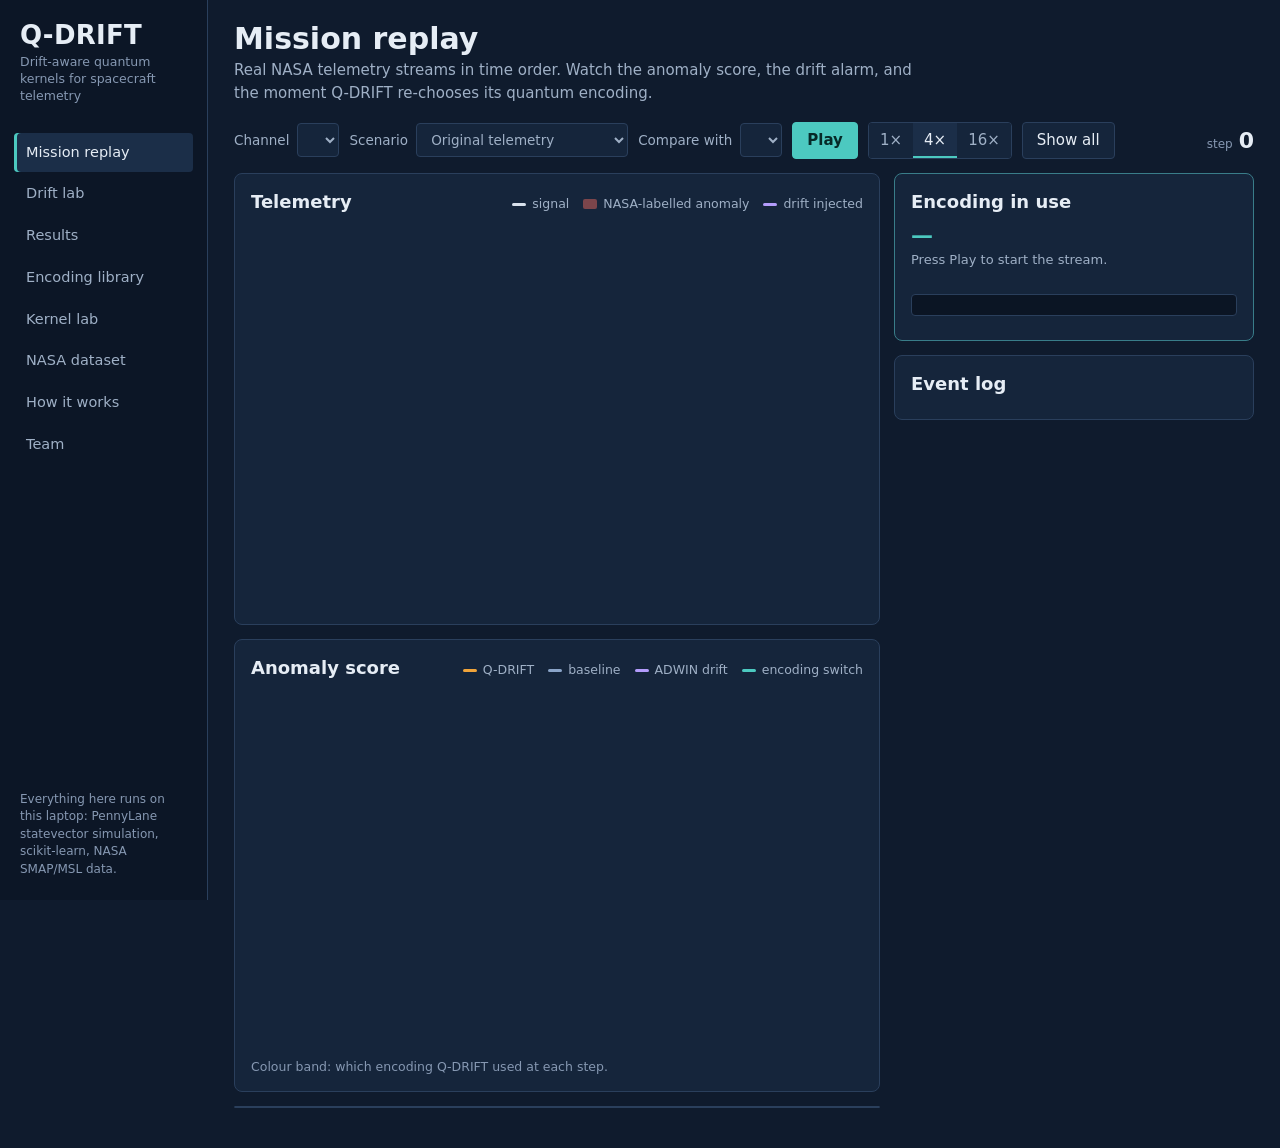
==== 06_Implementation/app/static/index.html @ fa4c4daf "Add Q-DRIFT implementation for the LLJ II review 06_Implementation holds the working system: PennyLa" ====
<!doctype html>
<html lang="en">
<head>
<meta charset="utf-8">
<meta name="viewport" content="width=device-width, initial-scale=1">
<title>Q-DRIFT Console</title>
<link rel="stylesheet" href="styles.css">
</head>
<body>
<div class="shell">
  <nav class="rail" aria-label="Views">
    <div class="brand"><b>Q-DRIFT</b><span>Drift-aware quantum kernels for spacecraft telemetry</span></div>
    <button data-view="mission" aria-current="page">Mission replay</button>
    <button data-view="lab">Drift lab</button>
    <button data-view="results">Results</button>
    <button data-view="encodings">Encoding library</button>
    <button data-view="kernels">Kernel lab</button>
    <button data-view="dataset">NASA dataset</button>
    <button data-view="method">How it works</button>
    <button data-view="team">Team</button>
    <div class="foot">Everything here runs on this laptop: PennyLane statevector simulation, scikit-learn, NASA SMAP/MSL data.</div>
  </nav>

  <main>
    <!-- ================= Mission replay ================= -->
    <section class="view on" id="v-mission" aria-labelledby="h-mission">
      <h1 id="h-mission">Mission replay</h1>
      <p class="lede">Real NASA telemetry streams in time order. Watch the anomaly score, the drift alarm, and the moment Q-DRIFT re-chooses its quantum encoding.</p>
      <div class="bar">
        <label>Channel <select id="m-chan"></select></label>
        <label>Scenario <select id="m-scn">
          <option value="none">Original telemetry</option>
          <option value="abrupt">Injected abrupt drift</option>
          <option value="gradual">Injected gradual drift</option>
          <option value="recurring">Injected recurring modes</option>
        </select></label>
        <label>Compare with <select id="m-cmp"></select></label>
        <button class="btn primary" id="m-play">Play</button>
        <div class="seg" role="group" aria-label="Playback speed">
          <button data-speed="40" aria-pressed="false">1×</button>
          <button data-speed="160" aria-pressed="true">4×</button>
          <button data-speed="640" aria-pressed="false">16×</button>
        </div>
        <button class="btn" id="m-end">Show all</button>
        <div class="clock" aria-live="off"><small>step</small><span id="m-t">0</span></div>
      </div>
      <div class="mission">
        <div class="stack">
          <div class="panel">
            <div class="ph"><h2>Telemetry</h2>
              <div class="key"><span><i style="background:var(--trace)"></i>signal</span><span><i class="box" style="background:var(--label)"></i>NASA-labelled anomaly</span><span><i style="background:var(--drift)"></i>drift injected</span></div></div>
            <canvas class="chart" id="c-tele" height="190"></canvas>
          </div>
          <div class="panel">
            <div class="ph"><h2>Anomaly score</h2>
              <div class="key"><span><i style="background:var(--score)"></i>Q-DRIFT</span><span><i style="background:var(--classic)"></i><span id="k-cmp-name">baseline</span></span><span><i style="background:var(--drift)"></i>ADWIN drift</span><span><i style="background:var(--quantum)"></i>encoding switch</span></div></div>
            <canvas class="chart" id="c-score" height="170"></canvas>
            <canvas class="chart strip" id="c-strip" height="22" aria-label="Active encoding over time"></canvas>
            <div class="small muted" id="strip-note">Colour band: which encoding Q-DRIFT used at each step.</div>
          </div>
          <div class="counters" id="m-counters"></div>
        </div>
        <div class="stack">
          <div class="panel now" aria-live="polite">
            <div class="ph"><h2>Encoding in use</h2><span class="small muted" id="m-sel-note"></span></div>
            <div class="enc" id="m-enc">—</div>
            <div class="why" id="m-why">Press Play to start the stream.</div>
            <pre class="circ" id="m-circ"></pre>
            <ol class="race" id="m-race" aria-label="Encoding candidates ranked by selection score"></ol>
          </div>
          <div class="panel">
            <div class="ph"><h2>Event log</h2></div>
            <ol class="log" id="m-log"></ol>
          </div>
        </div>
      </div>
    </section>

    <!-- ================= Drift lab ================= -->
    <section class="view" id="v-lab" aria-labelledby="h-lab">
      <h1 id="h-lab">Drift lab</h1>
      <p class="lede">Choose a channel, change its operating mode, and run the full engine live. Q-DRIFT, the static quantum model and the classical RBF model all see the same stream.</p>
      <div class="bar">
        <label>Channel <select id="l-chan"></select></label>
        <label>Drift <select id="l-drift">
          <option value="abrupt">Abrupt shift</option><option value="gradual">Gradual ramp</option>
          <option value="recurring">Recurring modes</option><option value="none">No drift</option></select></label>
        <label>Qubits <select id="l-q"><option>4</option><option selected>6</option><option>8</option></select></label>
        <label>Cost weight λ <input type="range" id="l-lam" min="0" max="0.5" step="0.05" value="0.1"><span id="l-lam-v">0.10</span></label>
        <label>Shots <select id="l-shots"><option value="0">exact</option><option>8192</option><option>1024</option><option>128</option></select></label>
        <button class="btn primary" id="l-run">Run live</button>
      </div>
      <div class="panel" id="l-out"><p class="muted" style="margin:0">Results appear here. A run takes a few seconds; the replay then opens in Mission replay.</p></div>
    </section>

    <!-- ================= Results ================= -->
    <section class="view" id="v-results" aria-labelledby="h-results">
      <h1 id="h-results">Results</h1>
      <p class="lede">All 81 NASA channels, streamed in time order. Event-level scoring follows the benchmark's own protocol (Hundman et al., KDD 2018): an anomaly counts as found if any alarm overlaps it, and an alarm that overlaps no anomaly is a false alarm.</p>
      <div id="r-body"><p class="muted">Loading results…</p></div>
    </section>

    <!-- ================= Encodings ================= -->
    <section class="view" id="v-encodings" aria-labelledby="h-enc">
      <h1 id="h-enc">Encoding library</h1>
      <p class="lede">Eighteen ways to load a telemetry window into six qubits: three circuit families, three bandwidths, two depths. Expressibility is the KL divergence from Haar-random states (lower means more expressive); entangling capability is the mean Meyer–Wallach measure.</p>
      <div class="bar"><label>Family <select id="e-fam"><option value="">All</option><option value="angle">Angle</option><option value="zz">ZZ</option><option value="iqp">IQP</option></select></label></div>
      <div class="lib" id="e-lib"></div>
    </section>

    <!-- ================= Kernels ================= -->
    <section class="view" id="v-kernels" aria-labelledby="h-ker">
      <h1 id="h-ker">Kernel lab</h1>
      <p class="lede">A quantum kernel is the overlap between two encoded states. Each heatmap compares 60 normal windows with 60 windows from labelled anomalies; a useful kernel shows a bright normal block and a dim cross block.</p>
      <div class="grid2">
        <div class="panel"><div class="ph"><h2>Kernel matrix</h2><label class="small">Encoding <select id="k-fm"></select></label></div>
          <canvas class="chart" id="c-heat" height="360"></canvas>
          <p class="small muted" id="k-heat-note"></p></div>
        <div class="panel"><div class="ph"><h2>Kernel concentration</h2><label class="small">Family <select id="k-fam"><option value="iqp">IQP</option><option value="zz">ZZ</option><option value="angle">Angle</option></select></label></div>
          <canvas class="chart" id="c-conc" height="360"></canvas>
          <p class="small muted">Variance of off-diagonal kernel values against qubit count (log scale), on real telemetry windows. Too wide a bandwidth (β = 1) collapses exponentially as qubits are added; too narrow (β = 0.1) makes every window look alike. Only the band in between gives the detector something to work with, which is why Q-DRIFT searches bandwidth, not only circuit type.</p></div>
      </div>
    </section>

    <!-- ================= Dataset ================= -->
    <section class="view" id="v-dataset" aria-labelledby="h-data">
      <h1 id="h-data">NASA SMAP and MSL telemetry</h1>
      <p class="lede">Expert-labelled telemetry from the SMAP soil-moisture satellite and the Curiosity rover (Hundman et al., KDD 2018). Each tile is one channel's test stream with its labelled anomalies in red. Select a tile to replay it.</p>
      <div class="bar"><label>Mission <select id="d-sc"><option value="">Both</option><option>SMAP</option><option>MSL</option></select></label><span class="muted small" id="d-count"></span></div>
      <div class="chans" id="d-grid"></div>
    </section>

    <!-- ================= Method ================= -->
    <section class="view" id="v-method" aria-labelledby="h-method">
      <h1 id="h-method">How Q-DRIFT works</h1>
      <p class="lede">One loop runs for every new telemetry window. The quantum model is small and cheap to refit; the expensive part, choosing an encoding, happens only when the data's behaviour actually changes.</p>
      <div class="panel"><canvas class="chart" id="c-flow" height="300" aria-label="Q-DRIFT pipeline diagram"></canvas></div>
      <div class="grid2" style="margin-top:14px" id="method-text"></div>
    </section>

    <!-- ================= Team ================= -->
    <section class="view" id="v-team" aria-labelledby="h-team">
      <h1 id="h-team">Team</h1>
      <p class="lede">LLJ II Team Task Performance Review, Quantum Machine Learning. SRM Institute of Science and Technology. Faculty: Dr. M. L. Sworna Kokila.</p>
      <div class="panel" style="max-width:640px">
        <table class="team"><thead><tr><th>Name</th><th>Register number</th></tr></thead><tbody>
          <tr><td>Venkatanathan O R V</td><td>RA2411026011163</td></tr>
          <tr><td>Mayukh Sarkar</td><td>RA2411026011218</td></tr>
          <tr><td>Aman Salarpuria</td><td>RA2411003012435</td></tr>
        </tbody></table>
      </div>
      <p class="small muted" style="margin-top:14px">Data: NASA JPL SMAP/MSL anomaly benchmark (Hundman et al., 2018). Quantum simulation: PennyLane. Cross-checked against Qiskit.</p>
    </section>
  </main>
</div>
<script src="app.js"></script>
</body>
</html>
---- 06_Implementation/app/static/styles.css ----
@font-face {
  font-family: "Archivo";
  src: url("fonts/archivo.woff2") format("woff2");
  font-weight: 100 900;
  font-stretch: 62% 125%;
  font-display: swap;
}

:root {
  /* night operations room; every hue carries one meaning */
  --ground: #0f1b2d;
  --panel: #15253b;
  --panel-2: #1b2e48;
  --rule: #2a3f5c;
  --ink: #e6edf5;
  --ink-2: #9fb0c6;
  --ink-3: #8698b2;
  --trace: #d8e1ec;      /* telemetry */
  --score: #f0a43a;      /* anomaly score and alarms */
  --label: #d0605a;      /* NASA-labelled anomaly */
  --drift: #b39cfb;      /* ADWIN drift */
  --quantum: #4cc9c0;    /* quantum encoding */
  --classic: #8aa4c8;    /* classical baselines */
  --good: #6fcf8e;
  --focus: #ffd479;
  --r-s: 4px;
  --r-m: 8px;
  font-synthesis: none;
}

* { box-sizing: border-box; }
html, body { height: 100%; }
body {
  margin: 0;
  background: var(--ground);
  color: var(--ink);
  font-family: "Archivo", "Segoe UI", system-ui, sans-serif;
  font-size: 15px;
  line-height: 1.5;
  font-variant-numeric: tabular-nums;
  -webkit-font-smoothing: antialiased;
}
button, select, input { font: inherit; color: inherit; }
:focus-visible { outline: 2px solid var(--focus); outline-offset: 2px; }
a { color: var(--quantum); }
.sr { position: absolute; width: 1px; height: 1px; overflow: hidden; clip: rect(0 0 0 0); }

/* ---------- shell */
.shell { display: grid; grid-template-columns: 208px 1fr; min-height: 100vh; }
.rail {
  position: sticky; top: 0; height: 100vh;
  display: flex; flex-direction: column; gap: 2px;
  padding: 22px 14px; border-right: 1px solid var(--rule); background: #0c1626;
}
.brand { margin: 0 6px 26px; }
.brand b { display: block; font-size: 26px; font-stretch: 72%; font-weight: 800; letter-spacing: .01em; line-height: 1; }
.brand span { display: block; margin-top: 6px; color: var(--ink-3); font-size: 12.5px; line-height: 1.35; }
.rail button {
  text-align: left; padding: 9px 12px; border: 0; border-radius: var(--r-s);
  background: none; color: var(--ink-2); cursor: pointer; font-size: 14.5px;
}
.rail button:hover { color: var(--ink); background: var(--panel); }
.rail button[aria-current="page"] { color: var(--ink); background: var(--panel-2); box-shadow: inset 3px 0 0 var(--quantum); }
.rail .foot { margin-top: auto; padding: 0 6px; color: var(--ink-3); font-size: 12px; line-height: 1.45; }

main { min-width: 0; padding: 22px 26px 40px; }
.view { display: none; }
.view.on { display: block; }
h1 { margin: 0 0 4px; font-size: 30px; font-stretch: 78%; font-weight: 750; line-height: 1.1; }
h2 { margin: 0 0 10px; font-size: 18px; font-stretch: 85%; font-weight: 700; }
h3 { margin: 0 0 6px; font-size: 15px; font-weight: 650; }
.lede { margin: 0 0 18px; max-width: 74ch; color: var(--ink-2); }
.muted { color: var(--ink-3); }
.small { font-size: 12.5px; }

/* ---------- controls */
.bar { display: flex; flex-wrap: wrap; align-items: center; gap: 10px; margin-bottom: 14px; }
.bar label { display: flex; align-items: center; gap: 8px; color: var(--ink-2); font-size: 13.5px; }
select, input[type=number] {
  background: var(--panel); border: 1px solid var(--rule); border-radius: var(--r-s); padding: 6px 10px; min-height: 34px;
}
input[type=range] { accent-color: var(--quantum); }
.btn {
  min-height: 34px; padding: 6px 14px; border-radius: var(--r-s); border: 1px solid var(--rule);
  background: var(--panel); cursor: pointer;
}
.btn:hover { border-color: var(--ink-3); }
.btn.primary { background: var(--quantum); color: #062a28; border-color: var(--quantum); font-weight: 650; }
.btn.primary:disabled { opacity: .5; cursor: progress; }
.seg { display: inline-flex; border: 1px solid var(--rule); border-radius: var(--r-s); overflow: hidden; }
.seg button { border: 0; background: var(--panel); padding: 6px 11px; cursor: pointer; color: var(--ink-2); }
.seg button[aria-pressed="true"] { background: var(--panel-2); color: var(--ink); box-shadow: inset 0 -2px 0 var(--quantum); }
.clock { margin-left: auto; font-size: 22px; font-stretch: 70%; font-weight: 700; color: var(--ink); }
.clock small { font-size: 12px; color: var(--ink-3); font-weight: 500; font-stretch: 100%; margin-right: 6px; }

/* ---------- panels */
.panel { background: var(--panel); border: 1px solid var(--rule); border-radius: var(--r-m); padding: 14px 16px; min-width: 0; }
.panel.flush { padding: 0; overflow: hidden; }
.ph { display: flex; align-items: baseline; justify-content: space-between; gap: 10px; margin-bottom: 8px; }
.ph h2 { margin: 0; }
.key { display: flex; flex-wrap: wrap; gap: 14px; font-size: 12.5px; color: var(--ink-2); }
.key i { display: inline-block; width: 14px; height: 3px; border-radius: 2px; vertical-align: middle; margin-right: 6px; }
.key i.box { height: 10px; opacity: .55; }

.mission { display: grid; grid-template-columns: minmax(0, 1fr) 360px; gap: 14px; align-items: start; }
.stack { display: grid; gap: 14px; min-width: 0; }
canvas.chart { display: block; width: 100%; }
.strip { height: 22px; }

.counters { display: grid; grid-template-columns: repeat(5, 1fr); gap: 1px; background: var(--rule); border-radius: var(--r-m); overflow: hidden; border: 1px solid var(--rule); }
.counters div { background: var(--panel); padding: 10px 14px; }
.counters b { display: block; font-size: 24px; font-stretch: 72%; font-weight: 700; line-height: 1.1; }
.counters span { color: var(--ink-3); font-size: 12.5px; }

/* the moment: encoding race */
.now { border-color: color-mix(in srgb, var(--quantum) 45%, var(--rule)); }
.now .enc { font-size: 22px; font-stretch: 75%; font-weight: 750; color: var(--quantum); line-height: 1.15; }
.now .why { color: var(--ink-2); font-size: 13px; margin: 2px 0 10px; min-height: 2.6em; }
pre.circ {
  margin: 0; padding: 10px; background: #0b1524; border-radius: var(--r-s); border: 1px solid var(--rule);
  font: 11px/1.25 "Cascadia Mono", Consolas, monospace; color: #bfe9e5; overflow-x: auto; max-height: 190px;
}
.race { list-style: none; margin: 10px 0 0; padding: 0; position: relative; }
.race li {
  position: absolute; left: 0; right: 0; height: 17px;
  display: grid; grid-template-columns: 118px 1fr 44px; align-items: center; gap: 8px;
  font-size: 11.5px; color: var(--ink-2); transition: transform .55s cubic-bezier(.2, .8, .2, 1);
}
.race li .b { height: 9px; border-radius: 2px; background: var(--rule); transform-origin: left; transition: width .55s cubic-bezier(.2, .8, .2, 1), background .3s; }
.race li.win { color: var(--ink); font-weight: 650; }
.race li.win .b { background: var(--quantum); }
.race li .v { text-align: right; }
@media (prefers-reduced-motion: reduce) { .race li, .race li .b { transition: none; } }

.log { list-style: none; margin: 0; padding: 0; max-height: 270px; overflow-y: auto; font-size: 13px; }
.log li { padding: 7px 0; border-top: 1px solid var(--rule); display: grid; grid-template-columns: 62px 1fr; gap: 8px; }
.log li:first-child { border-top: 0; }
.log .t { color: var(--ink-3); }
.log .k-drift { color: var(--drift); }
.log .k-alarm { color: var(--score); }
.log .k-switch { color: var(--quantum); }
.log .k-cache { color: var(--good); }

/* ---------- tables */
table { border-collapse: collapse; width: 100%; font-size: 13.5px; }
th, td { padding: 7px 10px; text-align: right; border-bottom: 1px solid var(--rule); white-space: nowrap; }
th:first-child, td:first-child { text-align: left; }
th { color: var(--ink-3); font-weight: 600; font-size: 12.5px; }
tr.ours td { color: var(--ink); font-weight: 650; }
tr.ours td:first-child { box-shadow: inset 3px 0 0 var(--quantum); }
td.best { color: var(--quantum); }
.scroll-x { overflow-x: auto; }

.grid2 { display: grid; grid-template-columns: repeat(2, minmax(0, 1fr)); gap: 14px; }
.grid3 { display: grid; grid-template-columns: repeat(3, minmax(0, 1fr)); gap: 14px; }
.note { border-left: 3px solid var(--drift); padding: 2px 0 2px 12px; color: var(--ink-2); max-width: 80ch; }
.finding { margin: 0 0 6px; }
.finding b { color: var(--ink); }

/* encodings */
.lib { display: grid; grid-template-columns: repeat(auto-fill, minmax(330px, 1fr)); gap: 12px; }
.card h3 { display: flex; justify-content: space-between; gap: 8px; }
.card dl { display: grid; grid-template-columns: repeat(4, auto); gap: 2px 14px; margin: 8px 0 0; font-size: 12.5px; }
.card dt { color: var(--ink-3); }
.card dd { margin: 0; }

/* dataset */
.chans { display: grid; grid-template-columns: repeat(auto-fill, minmax(150px, 1fr)); gap: 8px; }
.chan { text-align: left; padding: 8px 10px; background: var(--panel); border: 1px solid var(--rule); border-radius: var(--r-s); cursor: pointer; }
.chan:hover { border-color: var(--ink-3); }
.chan b { font-size: 14px; }
.chan span { float: right; color: var(--ink-3); font-size: 12px; }
.chan canvas { display: block; width: 100%; height: 34px; margin-top: 4px; }

/* team */
.team td, .team th { text-align: left; }

.busy { position: relative; }
.busy::after { content: "Running the quantum engine on your laptop…"; position: absolute; inset: 0; display: grid; place-items: center; background: rgba(15, 27, 45, .82); color: var(--ink); border-radius: var(--r-m); }

@media (max-width: 1100px) {
  .mission { grid-template-columns: 1fr; }
  .grid3 { grid-template-columns: 1fr; }
}
@media (max-width: 760px) {
  .shell { grid-template-columns: 1fr; }
  .rail { position: static; height: auto; flex-direction: row; flex-wrap: wrap; padding: 12px 16px; }
  .rail .foot, .brand span { display: none; }
  .brand { margin: 0 12px 0 0; }
  main { padding: 16px; }
  .grid2 { grid-template-columns: 1fr; }
  .counters { grid-template-columns: repeat(2, 1fr); }
}
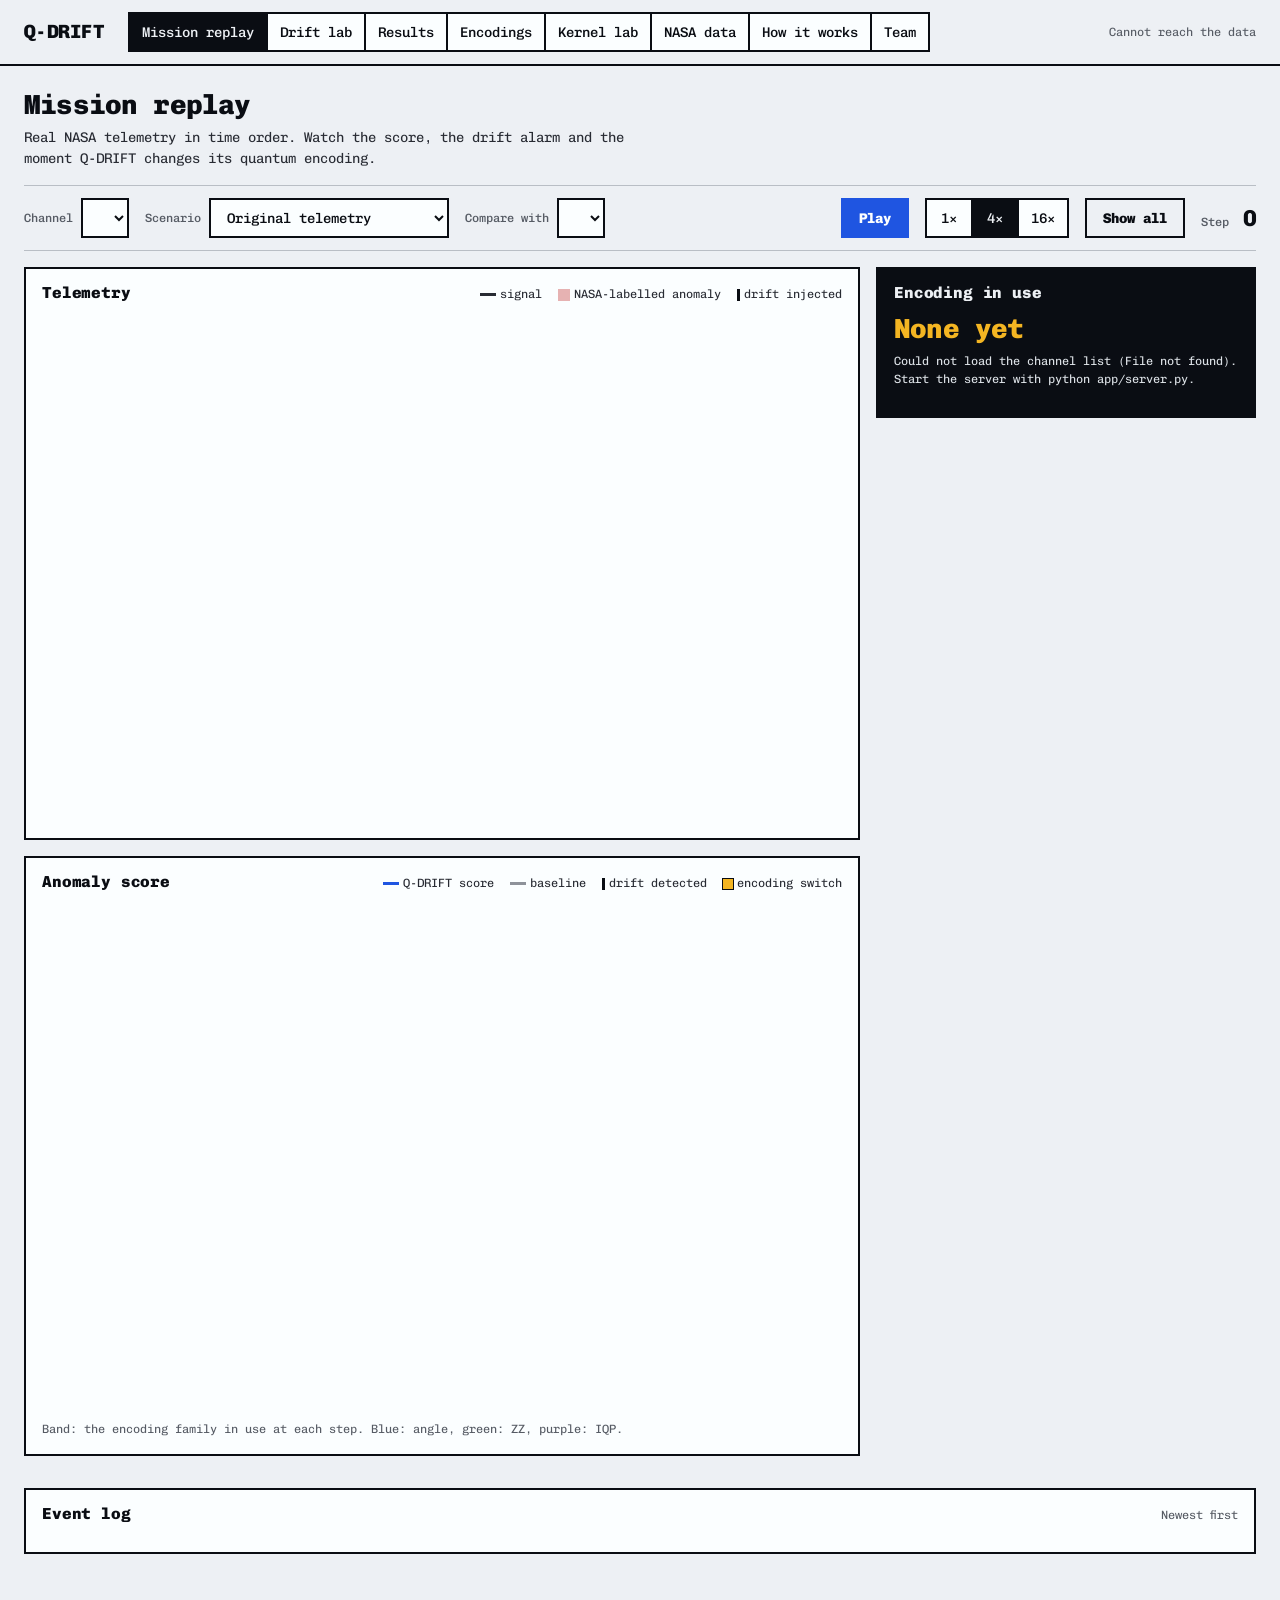
==== commit d9f146cf: "Redesign the Q-DRIFT console and add deployment Console: light Wayfind look for projectors (paper, i" ====
--- a/06_Implementation/app/static/index.html
+++ b/06_Implementation/app/static/index.html
@@ -3,156 +3,183 @@
 <head>
 <meta charset="utf-8">
 <meta name="viewport" content="width=device-width, initial-scale=1">
-<title>Q-DRIFT Console</title>
-<link rel="stylesheet" href="styles.css">
+<title>Q-DRIFT console</title>
+<meta name="description" content="Drift-aware quantum kernel anomaly detection on NASA SMAP and MSL spacecraft telemetry: replays, live runs and results.">
+<link rel="preload" href="fonts/chivo-mono.woff2" as="font" type="font/woff2" crossorigin>
+<link rel="stylesheet" href="styles.css?v=6">
 </head>
 <body>
-<div class="shell">
-  <nav class="rail" aria-label="Views">
-    <div class="brand"><b>Q-DRIFT</b><span>Drift-aware quantum kernels for spacecraft telemetry</span></div>
-    <button data-view="mission" aria-current="page">Mission replay</button>
-    <button data-view="lab">Drift lab</button>
-    <button data-view="results">Results</button>
-    <button data-view="encodings">Encoding library</button>
-    <button data-view="kernels">Kernel lab</button>
-    <button data-view="dataset">NASA dataset</button>
-    <button data-view="method">How it works</button>
-    <button data-view="team">Team</button>
-    <div class="foot">Everything here runs on this laptop: PennyLane statevector simulation, scikit-learn, NASA SMAP/MSL data.</div>
-  </nav>
+<header class="top">
+  <div class="top-in">
+    <a class="wordmark" href="#mission" aria-label="Q-DRIFT console, mission replay">Q-DRIFT</a>
+    <nav class="tabs" aria-label="Views">
+      <button data-view="mission" aria-current="page">Mission replay</button>
+      <button data-view="lab">Drift lab</button>
+      <button data-view="results">Results</button>
+      <button data-view="encodings">Encodings</button>
+      <button data-view="kernels">Kernel lab</button>
+      <button data-view="dataset">NASA data</button>
+      <button data-view="method">How it works</button>
+      <button data-view="team">Team</button>
+    </nav>
+    <p class="engine" id="engine" aria-live="polite">Engine: checking</p>
+  </div>
+</header>
 
-  <main>
-    <!-- ================= Mission replay ================= -->
-    <section class="view on" id="v-mission" aria-labelledby="h-mission">
+<main class="wrap">
+  <!-- ================= Mission replay ================= -->
+  <section class="view on" id="v-mission" aria-labelledby="h-mission">
+    <div class="head">
       <h1 id="h-mission">Mission replay</h1>
-      <p class="lede">Real NASA telemetry streams in time order. Watch the anomaly score, the drift alarm, and the moment Q-DRIFT re-chooses its quantum encoding.</p>
-      <div class="bar">
-        <label>Channel <select id="m-chan"></select></label>
-        <label>Scenario <select id="m-scn">
-          <option value="none">Original telemetry</option>
-          <option value="abrupt">Injected abrupt drift</option>
-          <option value="gradual">Injected gradual drift</option>
-          <option value="recurring">Injected recurring modes</option>
-        </select></label>
-        <label>Compare with <select id="m-cmp"></select></label>
-        <button class="btn primary" id="m-play">Play</button>
-        <div class="seg" role="group" aria-label="Playback speed">
-          <button data-speed="40" aria-pressed="false">1×</button>
-          <button data-speed="160" aria-pressed="true">4×</button>
-          <button data-speed="640" aria-pressed="false">16×</button>
-        </div>
-        <button class="btn" id="m-end">Show all</button>
-        <div class="clock" aria-live="off"><small>step</small><span id="m-t">0</span></div>
+      <p class="lede">Real NASA telemetry in time order. Watch the score, the drift alarm and the moment Q-DRIFT changes its quantum encoding.</p>
+    </div>
+    <div class="bar">
+      <label>Channel <select id="m-chan"></select></label>
+      <label>Scenario <select id="m-scn">
+        <option value="none">Original telemetry</option>
+        <option value="abrupt">Injected abrupt drift</option>
+        <option value="gradual">Injected gradual drift</option>
+        <option value="recurring">Injected recurring modes</option>
+      </select></label>
+      <label>Compare with <select id="m-cmp"></select></label>
+      <span class="bar-gap"></span>
+      <button class="btn primary" id="m-play">Play</button>
+      <div class="seg" role="group" aria-label="Playback speed">
+        <button data-speed="40" aria-pressed="false">1×</button>
+        <button data-speed="160" aria-pressed="true">4×</button>
+        <button data-speed="640" aria-pressed="false">16×</button>
       </div>
-      <div class="mission">
-        <div class="stack">
-          <div class="panel">
-            <div class="ph"><h2>Telemetry</h2>
-              <div class="key"><span><i style="background:var(--trace)"></i>signal</span><span><i class="box" style="background:var(--label)"></i>NASA-labelled anomaly</span><span><i style="background:var(--drift)"></i>drift injected</span></div></div>
-            <canvas class="chart" id="c-tele" height="190"></canvas>
-          </div>
-          <div class="panel">
-            <div class="ph"><h2>Anomaly score</h2>
-              <div class="key"><span><i style="background:var(--score)"></i>Q-DRIFT</span><span><i style="background:var(--classic)"></i><span id="k-cmp-name">baseline</span></span><span><i style="background:var(--drift)"></i>ADWIN drift</span><span><i style="background:var(--quantum)"></i>encoding switch</span></div></div>
-            <canvas class="chart" id="c-score" height="170"></canvas>
-            <canvas class="chart strip" id="c-strip" height="22" aria-label="Active encoding over time"></canvas>
-            <div class="small muted" id="strip-note">Colour band: which encoding Q-DRIFT used at each step.</div>
-          </div>
-          <div class="counters" id="m-counters"></div>
-        </div>
-        <div class="stack">
-          <div class="panel now" aria-live="polite">
-            <div class="ph"><h2>Encoding in use</h2><span class="small muted" id="m-sel-note"></span></div>
-            <div class="enc" id="m-enc">—</div>
-            <div class="why" id="m-why">Press Play to start the stream.</div>
-            <pre class="circ" id="m-circ"></pre>
-            <ol class="race" id="m-race" aria-label="Encoding candidates ranked by selection score"></ol>
-          </div>
-          <div class="panel">
-            <div class="ph"><h2>Event log</h2></div>
-            <ol class="log" id="m-log"></ol>
-          </div>
-        </div>
+      <button class="btn" id="m-end">Show all</button>
+      <p class="clock" aria-live="off"><span class="clock-l">Step</span> <span id="m-t">0</span></p>
+    </div>
+
+    <div class="mission">
+      <div class="stack">
+        <figure class="well">
+          <figcaption class="ph"><h2>Telemetry</h2>
+            <span class="key"><span><i class="k-line k-trace"></i>signal</span><span><i class="k-box k-label"></i>NASA-labelled anomaly</span><span><i class="k-bar k-drift"></i>drift injected</span></span></figcaption>
+          <canvas class="chart" id="c-tele" height="190"></canvas>
+        </figure>
+        <figure class="well">
+          <figcaption class="ph"><h2>Anomaly score</h2>
+            <span class="key"><span><i class="k-line k-score"></i>Q-DRIFT score</span><span><i class="k-line k-classic"></i><span id="k-cmp-name">baseline</span></span><span><i class="k-bar k-drift"></i>drift detected</span><span><i class="k-sq k-switch"></i>encoding switch</span></span></figcaption>
+          <canvas class="chart" id="c-score" height="170"></canvas>
+          <canvas class="chart strip" id="c-strip" height="22" aria-label="Active encoding over time"></canvas>
+          <p class="note-s" id="strip-note">Band: the encoding family in use at each step. Blue: angle, green: ZZ, purple: IQP.</p>
+        </figure>
+        <div class="counters" id="m-counters"></div>
       </div>
+
+      <aside class="plate now" aria-live="polite" aria-labelledby="h-now">
+        <div class="ph"><h2 id="h-now">Encoding in use</h2><span class="plate-note" id="m-sel-note"></span></div>
+        <p class="enc" id="m-enc">None yet</p>
+        <p class="why" id="m-why">Press Play to start the stream.</p>
+        <pre class="circ" id="m-circ"></pre>
+        <ol class="race" id="m-race" aria-label="Encoding candidates ranked by selection score"></ol>
+      </aside>
+    </div>
+
+    <section class="well log-well" aria-labelledby="h-log">
+      <div class="ph"><h2 id="h-log">Event log</h2><span class="note-s">Newest first</span></div>
+      <ol class="log" id="m-log"></ol>
     </section>
+  </section>
 
-    <!-- ================= Drift lab ================= -->
-    <section class="view" id="v-lab" aria-labelledby="h-lab">
+  <!-- ================= Drift lab ================= -->
+  <section class="view" id="v-lab" aria-labelledby="h-lab">
+    <div class="head">
       <h1 id="h-lab">Drift lab</h1>
-      <p class="lede">Choose a channel, change its operating mode, and run the full engine live. Q-DRIFT, the static quantum model and the classical RBF model all see the same stream.</p>
-      <div class="bar">
-        <label>Channel <select id="l-chan"></select></label>
-        <label>Drift <select id="l-drift">
-          <option value="abrupt">Abrupt shift</option><option value="gradual">Gradual ramp</option>
-          <option value="recurring">Recurring modes</option><option value="none">No drift</option></select></label>
-        <label>Qubits <select id="l-q"><option>4</option><option selected>6</option><option>8</option></select></label>
-        <label>Cost weight λ <input type="range" id="l-lam" min="0" max="0.5" step="0.05" value="0.1"><span id="l-lam-v">0.10</span></label>
-        <label>Shots <select id="l-shots"><option value="0">exact</option><option>8192</option><option>1024</option><option>128</option></select></label>
-        <button class="btn primary" id="l-run">Run live</button>
+      <p class="lede">Change a channel’s operating mode and run the whole engine live. Q-DRIFT, the static quantum model and the classical baselines see the same stream.</p>
+    </div>
+    <div class="bar">
+      <label>Channel <select id="l-chan"></select></label>
+      <label>Drift <select id="l-drift">
+        <option value="abrupt">Abrupt shift</option><option value="gradual">Gradual ramp</option>
+        <option value="recurring">Recurring modes</option><option value="none">No drift</option></select></label>
+      <label>Qubits <select id="l-q"><option>4</option><option selected>6</option><option>8</option></select></label>
+      <label>Cost weight λ <input type="range" id="l-lam" min="0" max="0.5" step="0.05" value="0.1"><output id="l-lam-v" for="l-lam">0.10</output></label>
+      <label>Shots <select id="l-shots"><option value="0">exact</option><option>8192</option><option>1024</option><option>128</option></select></label>
+      <span class="bar-gap"></span>
+      <button class="btn primary" id="l-run">Run live</button>
+    </div>
+    <div class="well" id="l-out">
+      <div class="empty">
+        <h2>No run yet</h2>
+        <p>Pick a channel and a drift, then press Run live. The table compares every method on that stream, and the run opens in Mission replay. Short channels such as M-1 or T-12 finish fastest.</p>
       </div>
-      <div class="panel" id="l-out"><p class="muted" style="margin:0">Results appear here. A run takes a few seconds; the replay then opens in Mission replay.</p></div>
-    </section>
+    </div>
+  </section>
 
-    <!-- ================= Results ================= -->
-    <section class="view" id="v-results" aria-labelledby="h-results">
+  <!-- ================= Results ================= -->
+  <section class="view" id="v-results" aria-labelledby="h-results">
+    <div class="head">
       <h1 id="h-results">Results</h1>
-      <p class="lede">All 81 NASA channels, streamed in time order. Event-level scoring follows the benchmark's own protocol (Hundman et al., KDD 2018): an anomaly counts as found if any alarm overlaps it, and an alarm that overlaps no anomaly is a false alarm.</p>
-      <div id="r-body"><p class="muted">Loading results…</p></div>
-    </section>
+      <p class="lede">All 81 NASA channels in time order, scored as in the benchmark’s own protocol (Hundman et al., KDD 2018): an anomaly is found if any alarm overlaps it; an alarm overlapping none is false.</p>
+    </div>
+    <div id="r-body"><p class="note-s">Loading results…</p></div>
+  </section>
 
-    <!-- ================= Encodings ================= -->
-    <section class="view" id="v-encodings" aria-labelledby="h-enc">
+  <!-- ================= Encodings ================= -->
+  <section class="view" id="v-encodings" aria-labelledby="h-enc">
+    <div class="head">
       <h1 id="h-enc">Encoding library</h1>
-      <p class="lede">Eighteen ways to load a telemetry window into six qubits: three circuit families, three bandwidths, two depths. Expressibility is the KL divergence from Haar-random states (lower means more expressive); entangling capability is the mean Meyer–Wallach measure.</p>
-      <div class="bar"><label>Family <select id="e-fam"><option value="">All</option><option value="angle">Angle</option><option value="zz">ZZ</option><option value="iqp">IQP</option></select></label></div>
-      <div class="lib" id="e-lib"></div>
-    </section>
+      <p class="lede">Eighteen ways to load a window into six qubits: three circuit families, three bandwidths, two depths. Expressibility is the KL divergence from Haar-random states (lower is more expressive); entangling is the mean Meyer-Wallach measure.</p>
+    </div>
+    <div class="bar"><label>Family <select id="e-fam"><option value="">All</option><option value="angle">Angle</option><option value="zz">ZZ</option><option value="iqp">IQP</option></select></label></div>
+    <div class="lib" id="e-lib"></div>
+  </section>
 
-    <!-- ================= Kernels ================= -->
-    <section class="view" id="v-kernels" aria-labelledby="h-ker">
+  <!-- ================= Kernels ================= -->
+  <section class="view" id="v-kernels" aria-labelledby="h-ker">
+    <div class="head">
       <h1 id="h-ker">Kernel lab</h1>
-      <p class="lede">A quantum kernel is the overlap between two encoded states. Each heatmap compares 60 normal windows with 60 windows from labelled anomalies; a useful kernel shows a bright normal block and a dim cross block.</p>
-      <div class="grid2">
-        <div class="panel"><div class="ph"><h2>Kernel matrix</h2><label class="small">Encoding <select id="k-fm"></select></label></div>
-          <canvas class="chart" id="c-heat" height="360"></canvas>
-          <p class="small muted" id="k-heat-note"></p></div>
-        <div class="panel"><div class="ph"><h2>Kernel concentration</h2><label class="small">Family <select id="k-fam"><option value="iqp">IQP</option><option value="zz">ZZ</option><option value="angle">Angle</option></select></label></div>
-          <canvas class="chart" id="c-conc" height="360"></canvas>
-          <p class="small muted">Variance of off-diagonal kernel values against qubit count (log scale), on real telemetry windows. Too wide a bandwidth (β = 1) collapses exponentially as qubits are added; too narrow (β = 0.1) makes every window look alike. Only the band in between gives the detector something to work with, which is why Q-DRIFT searches bandwidth, not only circuit type.</p></div>
-      </div>
-    </section>
+      <p class="lede">A quantum kernel is the overlap of two encoded states. Each matrix compares 60 normal windows with 60 anomalous ones: a useful kernel has a dark normal block and a pale cross block.</p>
+    </div>
+    <div class="grid2">
+      <figure class="well"><figcaption class="ph"><h2>Kernel matrix</h2><label class="ctl">Encoding <select id="k-fm"></select></label></figcaption>
+        <canvas class="chart" id="c-heat" height="360"></canvas>
+        <p class="note-s" id="k-heat-note"></p></figure>
+      <figure class="well"><figcaption class="ph"><h2>Kernel concentration</h2><label class="ctl">Family <select id="k-fam"><option value="iqp">IQP</option><option value="zz">ZZ</option><option value="angle">Angle</option></select></label></figcaption>
+        <canvas class="chart" id="c-conc" height="360"></canvas>
+        <p class="note-s">Spread of kernel values against qubit count (log scale), on real telemetry. Too wide a bandwidth (β = 1) collapses as qubits are added; too narrow (β = 0.1) makes every window alike. Q-DRIFT searches bandwidth for this reason.</p></figure>
+    </div>
+  </section>
 
-    <!-- ================= Dataset ================= -->
-    <section class="view" id="v-dataset" aria-labelledby="h-data">
+  <!-- ================= Dataset ================= -->
+  <section class="view" id="v-dataset" aria-labelledby="h-data">
+    <div class="head">
       <h1 id="h-data">NASA SMAP and MSL telemetry</h1>
-      <p class="lede">Expert-labelled telemetry from the SMAP soil-moisture satellite and the Curiosity rover (Hundman et al., KDD 2018). Each tile is one channel's test stream with its labelled anomalies in red. Select a tile to replay it.</p>
-      <div class="bar"><label>Mission <select id="d-sc"><option value="">Both</option><option>SMAP</option><option>MSL</option></select></label><span class="muted small" id="d-count"></span></div>
-      <div class="chans" id="d-grid"></div>
-    </section>
+      <p class="lede">Expert-labelled telemetry from the SMAP soil-moisture satellite and the Curiosity rover (Hundman et al., KDD 2018). Each tile is one channel’s test stream, labelled anomalies in red. Select a tile to replay it.</p>
+    </div>
+    <div class="bar"><label>Mission <select id="d-sc"><option value="">Both</option><option>SMAP</option><option>MSL</option></select></label><span class="note-s" id="d-count"></span></div>
+    <div class="chans" id="d-grid"></div>
+  </section>
 
-    <!-- ================= Method ================= -->
-    <section class="view" id="v-method" aria-labelledby="h-method">
+  <!-- ================= Method ================= -->
+  <section class="view" id="v-method" aria-labelledby="h-method">
+    <div class="head">
       <h1 id="h-method">How Q-DRIFT works</h1>
-      <p class="lede">One loop runs for every new telemetry window. The quantum model is small and cheap to refit; the expensive part, choosing an encoding, happens only when the data's behaviour actually changes.</p>
-      <div class="panel"><canvas class="chart" id="c-flow" height="300" aria-label="Q-DRIFT pipeline diagram"></canvas></div>
-      <div class="grid2" style="margin-top:14px" id="method-text"></div>
-    </section>
+      <p class="lede">One loop runs for every telemetry window. The quantum model is small and cheap to refit; choosing an encoding, the expensive part, happens only when the data’s behaviour changes.</p>
+    </div>
+    <figure class="well"><canvas class="chart" id="c-flow" height="300" aria-label="Q-DRIFT pipeline: window, PCA, quantum kernel, one-class SVM, alarm; then drift check, validate, mode cache and re-choose encoding feeding back into the kernel"></canvas></figure>
+    <div class="grid2 method" id="method-text"></div>
+  </section>
 
-    <!-- ================= Team ================= -->
-    <section class="view" id="v-team" aria-labelledby="h-team">
+  <!-- ================= Team ================= -->
+  <section class="view" id="v-team" aria-labelledby="h-team">
+    <div class="head">
       <h1 id="h-team">Team</h1>
-      <p class="lede">LLJ II Team Task Performance Review, Quantum Machine Learning. SRM Institute of Science and Technology. Faculty: Dr. M. L. Sworna Kokila.</p>
-      <div class="panel" style="max-width:640px">
-        <table class="team"><thead><tr><th>Name</th><th>Register number</th></tr></thead><tbody>
-          <tr><td>Venkatanathan O R V</td><td>RA2411026011163</td></tr>
-          <tr><td>Mayukh Sarkar</td><td>RA2411026011218</td></tr>
-          <tr><td>Aman Salarpuria</td><td>RA2411003012435</td></tr>
-        </tbody></table>
-      </div>
-      <p class="small muted" style="margin-top:14px">Data: NASA JPL SMAP/MSL anomaly benchmark (Hundman et al., 2018). Quantum simulation: PennyLane. Cross-checked against Qiskit.</p>
-    </section>
-  </main>
-</div>
-<script src="app.js"></script>
+      <p class="lede">LLJ II Team Task Performance Review, Quantum Machine Learning, SRM Institute of Science and Technology. Faculty: Dr. M. L. Sworna Kokila.</p>
+    </div>
+    <table class="team"><thead><tr><th>Name</th><th>Register number</th></tr></thead><tbody>
+      <tr><td>Venkatanathan O R V</td><td>RA2411026011163</td></tr>
+      <tr><td>Mayukh Sarkar</td><td>RA2411026011218</td></tr>
+      <tr><td>Aman Salarpuria</td><td>RA2411003012435</td></tr>
+    </tbody></table>
+    <p class="note-s credits">Data: NASA JPL SMAP/MSL anomaly benchmark (Hundman et al., 2018). Quantum simulation: PennyLane, cross-checked against Qiskit. Everything runs on a laptop CPU.</p>
+  </section>
+</main>
+<noscript><p class="wrap">This console needs JavaScript to draw the telemetry and run the engine.</p></noscript>
+<script src="app.js?v=6"></script>
 </body>
 </html>
--- a/06_Implementation/app/static/styles.css
+++ b/06_Implementation/app/static/styles.css
@@ -1,193 +1,241 @@
+/* Hallmark · shape: app screen · genre: modern-minimal · theme: Wayfind (deal 2/3, seed live-console-replays-nasa-597a·51fc433a·2026-11-18·r0) · redesign: full
+ * nav: top bar, wordmark and eight square tabs joined edge to edge, engine status at the right · signature: the encoding-in-use plate, an ink departure board whose rows race when Q-DRIFT re-chooses · states: idle, playing, loading, empty, busy, error, static (engine offline) · wayfind: platform
+ * axes: light/mono/cool · posture: committed · contrast: pass · v2.0.0 */
+/* Hallmark · pre-emit critique: P4 H3 E4 S4 R4 V4 · weakest: H, an app screen has no hero; the mission plate carries the first screen instead */
+/* Hallmark · waive 64 · the Wayfind theme file names mono as its material · Chivo Mono sets the whole console, labels included */
+@import url("./tokens.css?v=6");
+@import url("./base.css?v=6");
+
 @font-face {
-  font-family: "Archivo";
-  src: url("fonts/archivo.woff2") format("woff2");
+  font-family: "Chivo Mono";
+  src: url("fonts/chivo-mono.woff2") format("woff2");
   font-weight: 100 900;
-  font-stretch: 62% 125%;
   font-display: swap;
 }
 
 :root {
-  /* night operations room; every hue carries one meaning */
-  --ground: #0f1b2d;
-  --panel: #15253b;
-  --panel-2: #1b2e48;
-  --rule: #2a3f5c;
-  --ink: #e6edf5;
-  --ink-2: #9fb0c6;
-  --ink-3: #8698b2;
-  --trace: #d8e1ec;      /* telemetry */
-  --score: #f0a43a;      /* anomaly score and alarms */
-  --label: #d0605a;      /* NASA-labelled anomaly */
-  --drift: #b39cfb;      /* ADWIN drift */
-  --quantum: #4cc9c0;    /* quantum encoding */
-  --classic: #8aa4c8;    /* classical baselines */
-  --good: #6fcf8e;
-  --focus: #ffd479;
-  --r-s: 4px;
-  --r-m: 8px;
-  font-synthesis: none;
-}
-
-* { box-sizing: border-box; }
-html, body { height: 100%; }
-body {
-  margin: 0;
-  background: var(--ground);
-  color: var(--ink);
-  font-family: "Archivo", "Segoe UI", system-ui, sans-serif;
-  font-size: 15px;
-  line-height: 1.5;
-  font-variant-numeric: tabular-nums;
-  -webkit-font-smoothing: antialiased;
-}
-button, select, input { font: inherit; color: inherit; }
-:focus-visible { outline: 2px solid var(--focus); outline-offset: 2px; }
-a { color: var(--quantum); }
-.sr { position: absolute; width: 1px; height: 1px; overflow: hidden; clip: rect(0 0 0 0); }
-
-/* ---------- shell */
-.shell { display: grid; grid-template-columns: 208px 1fr; min-height: 100vh; }
-.rail {
-  position: sticky; top: 0; height: 100vh;
-  display: flex; flex-direction: column; gap: 2px;
-  padding: 22px 14px; border-right: 1px solid var(--rule); background: #0c1626;
-}
-.brand { margin: 0 6px 26px; }
-.brand b { display: block; font-size: 26px; font-stretch: 72%; font-weight: 800; letter-spacing: .01em; line-height: 1; }
-.brand span { display: block; margin-top: 6px; color: var(--ink-3); font-size: 12.5px; line-height: 1.35; }
-.rail button {
-  text-align: left; padding: 9px 12px; border: 0; border-radius: var(--r-s);
-  background: none; color: var(--ink-2); cursor: pointer; font-size: 14.5px;
-}
-.rail button:hover { color: var(--ink); background: var(--panel); }
-.rail button[aria-current="page"] { color: var(--ink); background: var(--panel-2); box-shadow: inset 3px 0 0 var(--quantum); }
-.rail .foot { margin-top: auto; padding: 0 6px; color: var(--ink-3); font-size: 12px; line-height: 1.45; }
-
-main { min-width: 0; padding: 22px 26px 40px; }
+  /* the console's own roles, each one meaning */
+  --font-code: "Cascadia Mono", Consolas, ui-monospace, monospace;   /* box-drawing glyphs for circuit diagrams */
+  --c-trace: var(--color-ink-2);          /* telemetry */
+  --c-score: var(--color-accent);         /* Q-DRIFT score: what is live */
+  --c-classic: oklch(66% 0.012 260);      /* comparison method */
+  --c-label: var(--color-error);          /* NASA-labelled anomaly */
+  --c-drift: var(--color-ink);            /* drift marker */
+  --c-switch: var(--color-accent-2);      /* encoding switch, amber square */
+  --c-fam-angle: oklch(55% 0.14 245);
+  --c-fam-zz: oklch(56% 0.12 160);
+  --c-fam-iqp: oklch(52% 0.16 330);
+  --c-heat-lo: var(--color-paper-3);
+  --c-heat-hi: var(--color-ink);
+  --c-busy: oklch(95.5% 0.006 250 / 0.88);
+  --control-h: 40px;
+}
+
+body { font-size: var(--text-sm); line-height: 1.5; font-variant-numeric: tabular-nums; }
+h1 { font-size: var(--text-2xl); max-width: none; }
+h2 { font-size: var(--text-md); letter-spacing: -0.01em; }
+h3 { font-size: var(--text-sm); letter-spacing: -0.01em; }
+code { font-family: var(--font-body); background: var(--color-paper-2); padding: 0 var(--space-2xs); }
+.wrap { width: 100%; max-width: var(--container); margin-inline: auto; padding: var(--space-lg) var(--space-lg) var(--space-2xl); }
+
+/* ---------- top bar */
+.top { position: sticky; top: 0; z-index: var(--z-sticky-nav); background: var(--color-paper); border-bottom: var(--rule-bar) solid var(--color-ink); }
+.top-in { max-width: var(--container); margin-inline: auto; padding: var(--space-sm) var(--space-lg); display: flex; align-items: center; gap: var(--space-lg); }
+.wordmark { font-weight: 800; font-size: var(--text-lg); letter-spacing: -0.03em; text-decoration: none; color: var(--color-ink); white-space: nowrap; }
+.wordmark:hover { color: var(--color-accent); }
+.tabs { display: flex; min-width: 0; overflow-x: auto; scrollbar-width: none; }
+.tabs button {
+  min-height: var(--control-h); padding: 0 var(--space-sm); margin-left: calc(-1 * var(--rule-bar));
+  border: var(--rule-bar) solid var(--color-ink); background: var(--color-paper-3); color: var(--color-ink);
+  font-weight: 500; font-size: var(--text-sm); white-space: nowrap; cursor: pointer;
+  transition: background-color var(--dur-micro) steps(1), color var(--dur-micro) steps(1);
+}
+.tabs button:first-child { margin-left: 0; }
+.tabs button:hover { background: var(--color-paper-2); }
+.tabs button:active { background: var(--color-rule); }
+.tabs button:focus-visible { position: relative; z-index: 1; outline-offset: -5px; outline-color: var(--color-accent); }
+.tabs button[aria-current="page"] { background: var(--color-ink); color: var(--color-paper); }
+.engine { margin-left: auto; color: var(--color-muted); white-space: nowrap; font-size: var(--text-xs); }
+.engine b { color: var(--color-ink); font-weight: 500; }
+.engine .live { display: inline-block; width: 8px; height: 8px; margin-right: var(--space-2xs); background: var(--color-accent); vertical-align: 1px; }
+
+/* ---------- views */
 .view { display: none; }
 .view.on { display: block; }
-h1 { margin: 0 0 4px; font-size: 30px; font-stretch: 78%; font-weight: 750; line-height: 1.1; }
-h2 { margin: 0 0 10px; font-size: 18px; font-stretch: 85%; font-weight: 700; }
-h3 { margin: 0 0 6px; font-size: 15px; font-weight: 650; }
-.lede { margin: 0 0 18px; max-width: 74ch; color: var(--ink-2); }
-.muted { color: var(--ink-3); }
-.small { font-size: 12.5px; }
+.head { display: grid; gap: var(--space-xs); margin-bottom: var(--space-md); }
+.lede { max-width: 75ch; color: var(--color-ink-2); }
+.note-s { color: var(--color-muted); font-size: var(--text-xs); line-height: 1.5; max-width: 110ch; }
+figure { margin: 0; }
 
 /* ---------- controls */
-.bar { display: flex; flex-wrap: wrap; align-items: center; gap: 10px; margin-bottom: 14px; }
-.bar label { display: flex; align-items: center; gap: 8px; color: var(--ink-2); font-size: 13.5px; }
+.bar { display: flex; flex-wrap: wrap; align-items: center; gap: var(--space-sm) var(--space-md); margin-bottom: var(--space-md); padding: var(--space-sm) 0; border-block: var(--rule-hair) solid var(--color-rule); }
+.bar label, .ctl { display: inline-flex; align-items: center; gap: var(--space-xs); color: var(--color-muted); font-weight: 500; font-size: var(--text-xs); }
+.bar-gap { flex: 1; }
 select, input[type=number] {
-  background: var(--panel); border: 1px solid var(--rule); border-radius: var(--r-s); padding: 6px 10px; min-height: 34px;
-}
-input[type=range] { accent-color: var(--quantum); }
+  min-height: var(--control-h); padding: 0 var(--space-sm); border: var(--rule-bar) solid var(--color-ink); border-radius: 0;
+  background: var(--color-paper-3); color: var(--color-ink); font-size: var(--text-sm); cursor: pointer;
+}
+select:hover { background: var(--color-paper-2); }
+select:disabled { cursor: not-allowed; color: var(--color-muted); border-color: var(--color-rule); }
+input[type=range] { accent-color: var(--color-ink); width: 120px; }
+output { min-width: 4ch; color: var(--color-ink); }
 .btn {
-  min-height: 34px; padding: 6px 14px; border-radius: var(--r-s); border: 1px solid var(--rule);
-  background: var(--panel); cursor: pointer;
-}
-.btn:hover { border-color: var(--ink-3); }
-.btn.primary { background: var(--quantum); color: #062a28; border-color: var(--quantum); font-weight: 650; }
-.btn.primary:disabled { opacity: .5; cursor: progress; }
-.seg { display: inline-flex; border: 1px solid var(--rule); border-radius: var(--r-s); overflow: hidden; }
-.seg button { border: 0; background: var(--panel); padding: 6px 11px; cursor: pointer; color: var(--ink-2); }
-.seg button[aria-pressed="true"] { background: var(--panel-2); color: var(--ink); box-shadow: inset 0 -2px 0 var(--quantum); }
-.clock { margin-left: auto; font-size: 22px; font-stretch: 70%; font-weight: 700; color: var(--ink); }
-.clock small { font-size: 12px; color: var(--ink-3); font-weight: 500; font-stretch: 100%; margin-right: 6px; }
-
-/* ---------- panels */
-.panel { background: var(--panel); border: 1px solid var(--rule); border-radius: var(--r-m); padding: 14px 16px; min-width: 0; }
-.panel.flush { padding: 0; overflow: hidden; }
-.ph { display: flex; align-items: baseline; justify-content: space-between; gap: 10px; margin-bottom: 8px; }
-.ph h2 { margin: 0; }
-.key { display: flex; flex-wrap: wrap; gap: 14px; font-size: 12.5px; color: var(--ink-2); }
-.key i { display: inline-block; width: 14px; height: 3px; border-radius: 2px; vertical-align: middle; margin-right: 6px; }
-.key i.box { height: 10px; opacity: .55; }
-
-.mission { display: grid; grid-template-columns: minmax(0, 1fr) 360px; gap: 14px; align-items: start; }
-.stack { display: grid; gap: 14px; min-width: 0; }
+  min-height: var(--control-h); padding: 0 var(--space-md); border: var(--rule-bar) solid var(--color-ink); border-radius: 0;
+  background: transparent; color: var(--color-ink); font-weight: 800; font-size: var(--text-sm); cursor: pointer;
+  transition: background-color var(--dur-micro) steps(1), color var(--dur-micro) steps(1);
+}
+.btn:hover { background: var(--color-paper-2); }
+.btn:active { background: var(--color-rule); }
+.btn.primary { background: var(--color-accent); border-color: var(--color-accent); color: var(--color-accent-ink); }
+.btn.primary:hover { background: var(--color-ink); border-color: var(--color-ink); }
+.btn.primary:active { background: var(--color-ink-2); }
+.btn:disabled, .btn.primary:disabled { background: var(--color-paper-2); border-color: var(--color-rule); color: var(--color-muted); cursor: not-allowed; }
+.seg { display: inline-flex; }
+.seg button {
+  min-height: var(--control-h); min-width: 48px; padding: 0 var(--space-sm); margin-left: calc(-1 * var(--rule-bar));
+  border: var(--rule-bar) solid var(--color-ink); background: var(--color-paper-3); color: var(--color-ink); font-weight: 500; cursor: pointer;
+  transition: background-color var(--dur-micro) steps(1);
+}
+.seg button:first-child { margin-left: 0; }
+.seg button:hover { background: var(--color-paper-2); }
+.seg button:active { background: var(--color-rule); }
+.seg button:focus-visible { position: relative; z-index: 1; outline-offset: -5px; }
+.seg button[aria-pressed="true"] { background: var(--color-ink); color: var(--color-paper); }
+.clock { margin: 0; font-weight: 800; font-size: var(--text-xl); letter-spacing: -0.03em; white-space: nowrap; }
+.clock-l { font-weight: 500; font-size: var(--text-xs); color: var(--color-muted); letter-spacing: 0; }
+
+/* ---------- surfaces */
+.well { border: var(--rule-bar) solid var(--color-ink); background: var(--color-paper-3); padding: var(--space-md); min-width: 0; }
+.well h2, .plate h2 { max-width: none; }
+.ph { display: flex; flex-wrap: wrap; align-items: baseline; justify-content: space-between; gap: var(--space-xs) var(--space-md); margin-bottom: var(--space-sm); }
+.plate { border: var(--rule-bar) solid var(--color-ink); background: var(--color-ink); color: var(--color-paper); padding: var(--space-md); min-width: 0; }
+.plate-note { color: var(--color-rule); font-size: var(--text-xs); }
+
+.key { display: flex; flex-wrap: wrap; gap: var(--space-2xs) var(--space-md); font-size: var(--text-xs); color: var(--color-ink-2); }
+.key i { display: inline-block; vertical-align: middle; margin-right: var(--space-2xs); }
+.k-line { width: 16px; height: 3px; }
+.k-box { width: 12px; height: 12px; opacity: 0.35; }
+.k-bar { width: 3px; height: 12px; }
+.k-sq { width: 10px; height: 10px; outline: 1px solid var(--color-ink); }
+.key .k-trace { background: var(--c-trace); } .key .k-score { background: var(--c-score); } .key .k-classic { background: var(--c-classic); }
+.key .k-label { background: var(--c-label); } .key .k-drift { background: var(--c-drift); } .key .k-switch { background: var(--c-switch); }
+
+/* ---------- mission */
+.mission { display: grid; grid-template-columns: minmax(0, 1fr) minmax(0, 380px); gap: var(--space-md); align-items: start; }
+.stack { display: grid; gap: var(--space-md); min-width: 0; }
 canvas.chart { display: block; width: 100%; }
-.strip { height: 22px; }
-
-.counters { display: grid; grid-template-columns: repeat(5, 1fr); gap: 1px; background: var(--rule); border-radius: var(--r-m); overflow: hidden; border: 1px solid var(--rule); }
-.counters div { background: var(--panel); padding: 10px 14px; }
-.counters b { display: block; font-size: 24px; font-stretch: 72%; font-weight: 700; line-height: 1.1; }
-.counters span { color: var(--ink-3); font-size: 12.5px; }
-
-/* the moment: encoding race */
-.now { border-color: color-mix(in srgb, var(--quantum) 45%, var(--rule)); }
-.now .enc { font-size: 22px; font-stretch: 75%; font-weight: 750; color: var(--quantum); line-height: 1.15; }
-.now .why { color: var(--ink-2); font-size: 13px; margin: 2px 0 10px; min-height: 2.6em; }
+.strip { margin-top: var(--space-2xs); }
+
+.counters { display: grid; grid-template-columns: repeat(5, minmax(0, 1fr)); }
+.counters div { border: var(--rule-bar) solid var(--color-ink); margin-left: calc(-1 * var(--rule-bar)); padding: var(--space-sm) var(--space-md); background: var(--color-paper-3); min-width: 0; }
+.counters div:first-child { margin-left: 0; }
+.counters b { display: block; font-weight: 800; font-size: var(--text-2xl); letter-spacing: -0.03em; line-height: 1.1; }
+.counters span { display: block; margin-top: var(--space-2xs); color: var(--color-muted); font-size: var(--text-xs); line-height: 1.4; }
+.counters .ours b { color: var(--color-accent); }
+
+/* the signature: the encoding in use, as a departure board */
+.now h2 { color: var(--color-paper); }
+.now .enc { margin: var(--space-xs) 0 0; font-weight: 800; font-size: var(--text-2xl); letter-spacing: -0.03em; line-height: 1.1; color: var(--color-accent-2); }
+.now .why { margin: var(--space-xs) 0 var(--space-sm); min-height: 3em; color: var(--color-paper-2); font-size: var(--text-xs); }
 pre.circ {
-  margin: 0; padding: 10px; background: #0b1524; border-radius: var(--r-s); border: 1px solid var(--rule);
-  font: 11px/1.25 "Cascadia Mono", Consolas, monospace; color: #bfe9e5; overflow-x: auto; max-height: 190px;
-}
-.race { list-style: none; margin: 10px 0 0; padding: 0; position: relative; }
+  margin: 0; padding: var(--space-xs); border: var(--rule-hair) solid var(--color-ink-rule); background: var(--color-ink);
+  font: 11px/1.25 var(--font-code); color: var(--color-paper-2); overflow-x: auto; max-height: 190px;
+}
+pre.circ:empty { display: none; }
+.race { list-style: none; margin: var(--space-sm) 0 0; padding: 0; position: relative; }
 .race li {
-  position: absolute; left: 0; right: 0; height: 17px;
-  display: grid; grid-template-columns: 118px 1fr 44px; align-items: center; gap: 8px;
-  font-size: 11.5px; color: var(--ink-2); transition: transform .55s cubic-bezier(.2, .8, .2, 1);
-}
-.race li .b { height: 9px; border-radius: 2px; background: var(--rule); transform-origin: left; transition: width .55s cubic-bezier(.2, .8, .2, 1), background .3s; }
-.race li.win { color: var(--ink); font-weight: 650; }
-.race li.win .b { background: var(--quantum); }
+  position: absolute; left: 0; right: 0; height: 20px;
+  display: grid; grid-template-columns: 9.5rem minmax(0, 1fr) 3rem; align-items: center; gap: var(--space-xs);
+  border-bottom: var(--rule-hair) solid var(--color-ink-rule);
+  font-size: var(--text-xs); color: var(--color-rule); transition: transform 0.55s var(--ease-out);
+}
+.race li .b { height: 8px; background: var(--color-ink-rule); transform-origin: left; transform: scaleX(0); transition: transform 0.55s var(--ease-out); }
+.race li.win { color: var(--color-ink); background: var(--color-accent-2); font-weight: 800; }
+.race li.win .b { background: var(--color-ink); }
 .race li .v { text-align: right; }
+
+/* event log as a board: time, then what happened */
+.log-well { margin-top: var(--space-md); }
+.log { list-style: none; margin: 0; padding: 0; max-height: 300px; overflow-y: auto; columns: 2 28rem; column-gap: var(--space-xl); }
+.log li { break-inside: avoid; padding: var(--space-xs) 0; border-bottom: var(--rule-hair) solid var(--color-rule); display: grid; grid-template-columns: 5.5rem minmax(0, 1fr); gap: var(--space-xs); }
+.log .t { color: var(--color-muted); }
+.log .tag { display: inline-block; min-width: 4.5rem; margin-right: var(--space-xs); font-weight: 800; }
+.log .k-alarm .tag { color: var(--color-accent); }
+.log .k-drift .tag { color: var(--color-ink); }
+.log .k-switch .tag { color: var(--c-fam-iqp); }
+.log .k-cache .tag { color: var(--color-success); }
+
+/* ---------- tables */
+.scroll-x { overflow-x: auto; }
+table { border-collapse: collapse; width: 100%; font-size: var(--text-xs); }
+th, td { padding: var(--space-xs) var(--space-sm); text-align: right; white-space: nowrap; }
+th:first-child, td:first-child { text-align: left; }
+th { font-weight: 500; color: var(--color-muted); border-bottom: var(--rule-bar) solid var(--color-ink); vertical-align: bottom; white-space: normal; min-width: 7ch; }
+td { border-bottom: var(--rule-hair) solid var(--color-rule); }
+tr.ours td { font-weight: 800; background: var(--color-paper-2); }
+td.best { color: var(--color-accent); font-weight: 800; }
+td.ref { color: var(--color-muted); }
+td.ref-note { color: var(--color-muted); text-align: left; white-space: normal; min-width: 24ch; }
+.r-stack { display: grid; gap: var(--space-md); }
+.grid2 { display: grid; grid-template-columns: repeat(2, minmax(0, 1fr)); gap: var(--space-md); }
+
+/* ---------- encodings */
+.lib { display: grid; grid-template-columns: repeat(auto-fill, minmax(min(100%, 330px), 1fr)); gap: var(--space-md); }
+.card-h { display: flex; justify-content: space-between; align-items: baseline; gap: var(--space-xs); margin-bottom: var(--space-xs); }
+.card-h h3 { max-width: none; }
+.card-h p { color: var(--color-muted); font-size: var(--text-xs); }
+.card pre.circ { background: var(--color-ink); color: var(--color-paper-2); }
+.card dl { display: grid; grid-template-columns: auto auto; gap: var(--space-3xs) var(--space-md); margin: var(--space-sm) 0 0; font-size: var(--text-xs); }
+.card dt { color: var(--color-muted); }
+.card dd { margin: 0; text-align: right; }
+
+/* ---------- dataset */
+.chans { display: grid; grid-template-columns: repeat(auto-fill, minmax(min(100%, 156px), 1fr)); }
+.chan {
+  text-align: left; padding: var(--space-xs) var(--space-sm); margin: 0 0 calc(-1 * var(--rule-bar)) calc(-1 * var(--rule-bar));
+  background: var(--color-paper-3); border: var(--rule-bar) solid var(--color-ink); border-radius: 0; color: var(--color-ink); cursor: pointer;
+  transition: background-color var(--dur-micro) steps(1);
+}
+.chan:hover { background: var(--color-paper-2); }
+.chan:active { background: var(--color-rule); }
+.chan:focus-visible { position: relative; z-index: 1; outline-offset: -5px; }
+.chan b { font-weight: 800; }
+.chan span { float: right; color: var(--color-muted); font-size: var(--text-xs); }
+.chan canvas { display: block; width: 100%; height: 34px; margin-top: var(--space-2xs); }
+
+/* ---------- method */
+.method { margin-top: var(--space-md); }
+.method .well h3 { margin-bottom: var(--space-xs); }
+.method .well p { color: var(--color-ink-2); }
+
+/* ---------- team */
+.team { max-width: 40rem; font-size: var(--text-sm); }
+.team td, .team th { text-align: left; }
+.credits { margin-top: var(--space-md); }
+
+/* ---------- states */
+.empty { display: grid; gap: var(--space-xs); padding: var(--space-lg) 0; max-width: 70ch; }
+.empty p { color: var(--color-ink-2); }
+.error { color: var(--color-error); font-weight: 500; }
+.busy { position: relative; min-height: 160px; }
+.busy::after {
+  content: "Running the quantum engine. This takes a few seconds to a minute."; position: absolute; inset: 0;
+  display: grid; place-items: center; padding: var(--space-lg); text-align: center;
+  background: var(--c-busy); color: var(--color-ink); font-weight: 800;
+}
+
 @media (prefers-reduced-motion: reduce) { .race li, .race li .b { transition: none; } }
 
-.log { list-style: none; margin: 0; padding: 0; max-height: 270px; overflow-y: auto; font-size: 13px; }
-.log li { padding: 7px 0; border-top: 1px solid var(--rule); display: grid; grid-template-columns: 62px 1fr; gap: 8px; }
-.log li:first-child { border-top: 0; }
-.log .t { color: var(--ink-3); }
-.log .k-drift { color: var(--drift); }
-.log .k-alarm { color: var(--score); }
-.log .k-switch { color: var(--quantum); }
-.log .k-cache { color: var(--good); }
-
-/* ---------- tables */
-table { border-collapse: collapse; width: 100%; font-size: 13.5px; }
-th, td { padding: 7px 10px; text-align: right; border-bottom: 1px solid var(--rule); white-space: nowrap; }
-th:first-child, td:first-child { text-align: left; }
-th { color: var(--ink-3); font-weight: 600; font-size: 12.5px; }
-tr.ours td { color: var(--ink); font-weight: 650; }
-tr.ours td:first-child { box-shadow: inset 3px 0 0 var(--quantum); }
-td.best { color: var(--quantum); }
-.scroll-x { overflow-x: auto; }
-
-.grid2 { display: grid; grid-template-columns: repeat(2, minmax(0, 1fr)); gap: 14px; }
-.grid3 { display: grid; grid-template-columns: repeat(3, minmax(0, 1fr)); gap: 14px; }
-.note { border-left: 3px solid var(--drift); padding: 2px 0 2px 12px; color: var(--ink-2); max-width: 80ch; }
-.finding { margin: 0 0 6px; }
-.finding b { color: var(--ink); }
-
-/* encodings */
-.lib { display: grid; grid-template-columns: repeat(auto-fill, minmax(330px, 1fr)); gap: 12px; }
-.card h3 { display: flex; justify-content: space-between; gap: 8px; }
-.card dl { display: grid; grid-template-columns: repeat(4, auto); gap: 2px 14px; margin: 8px 0 0; font-size: 12.5px; }
-.card dt { color: var(--ink-3); }
-.card dd { margin: 0; }
-
-/* dataset */
-.chans { display: grid; grid-template-columns: repeat(auto-fill, minmax(150px, 1fr)); gap: 8px; }
-.chan { text-align: left; padding: 8px 10px; background: var(--panel); border: 1px solid var(--rule); border-radius: var(--r-s); cursor: pointer; }
-.chan:hover { border-color: var(--ink-3); }
-.chan b { font-size: 14px; }
-.chan span { float: right; color: var(--ink-3); font-size: 12px; }
-.chan canvas { display: block; width: 100%; height: 34px; margin-top: 4px; }
-
-/* team */
-.team td, .team th { text-align: left; }
-
-.busy { position: relative; }
-.busy::after { content: "Running the quantum engine on your laptop…"; position: absolute; inset: 0; display: grid; place-items: center; background: rgba(15, 27, 45, .82); color: var(--ink); border-radius: var(--r-m); }
-
-@media (max-width: 1100px) {
-  .mission { grid-template-columns: 1fr; }
-  .grid3 { grid-template-columns: 1fr; }
-}
-@media (max-width: 760px) {
-  .shell { grid-template-columns: 1fr; }
-  .rail { position: static; height: auto; flex-direction: row; flex-wrap: wrap; padding: 12px 16px; }
-  .rail .foot, .brand span { display: none; }
-  .brand { margin: 0 12px 0 0; }
-  main { padding: 16px; }
-  .grid2 { grid-template-columns: 1fr; }
-  .counters { grid-template-columns: repeat(2, 1fr); }
-}
+@media (max-width: 75rem) {
+  .mission { grid-template-columns: minmax(0, 1fr); }
+  .counters { grid-template-columns: repeat(3, minmax(0, 1fr)); }
+}
+@media (max-width: 60rem) {
+  .top-in { flex-wrap: wrap; gap: var(--space-xs) var(--space-md); padding-inline: var(--space-md); }
+  .tabs { order: 3; width: 100%; }
+  .wrap { padding: var(--space-md) var(--space-md) var(--space-xl); }
+  .grid2 { grid-template-columns: minmax(0, 1fr); }
+  .counters { grid-template-columns: repeat(2, minmax(0, 1fr)); }
+  .bar-gap { display: none; }
+  .log { columns: auto; }
+}
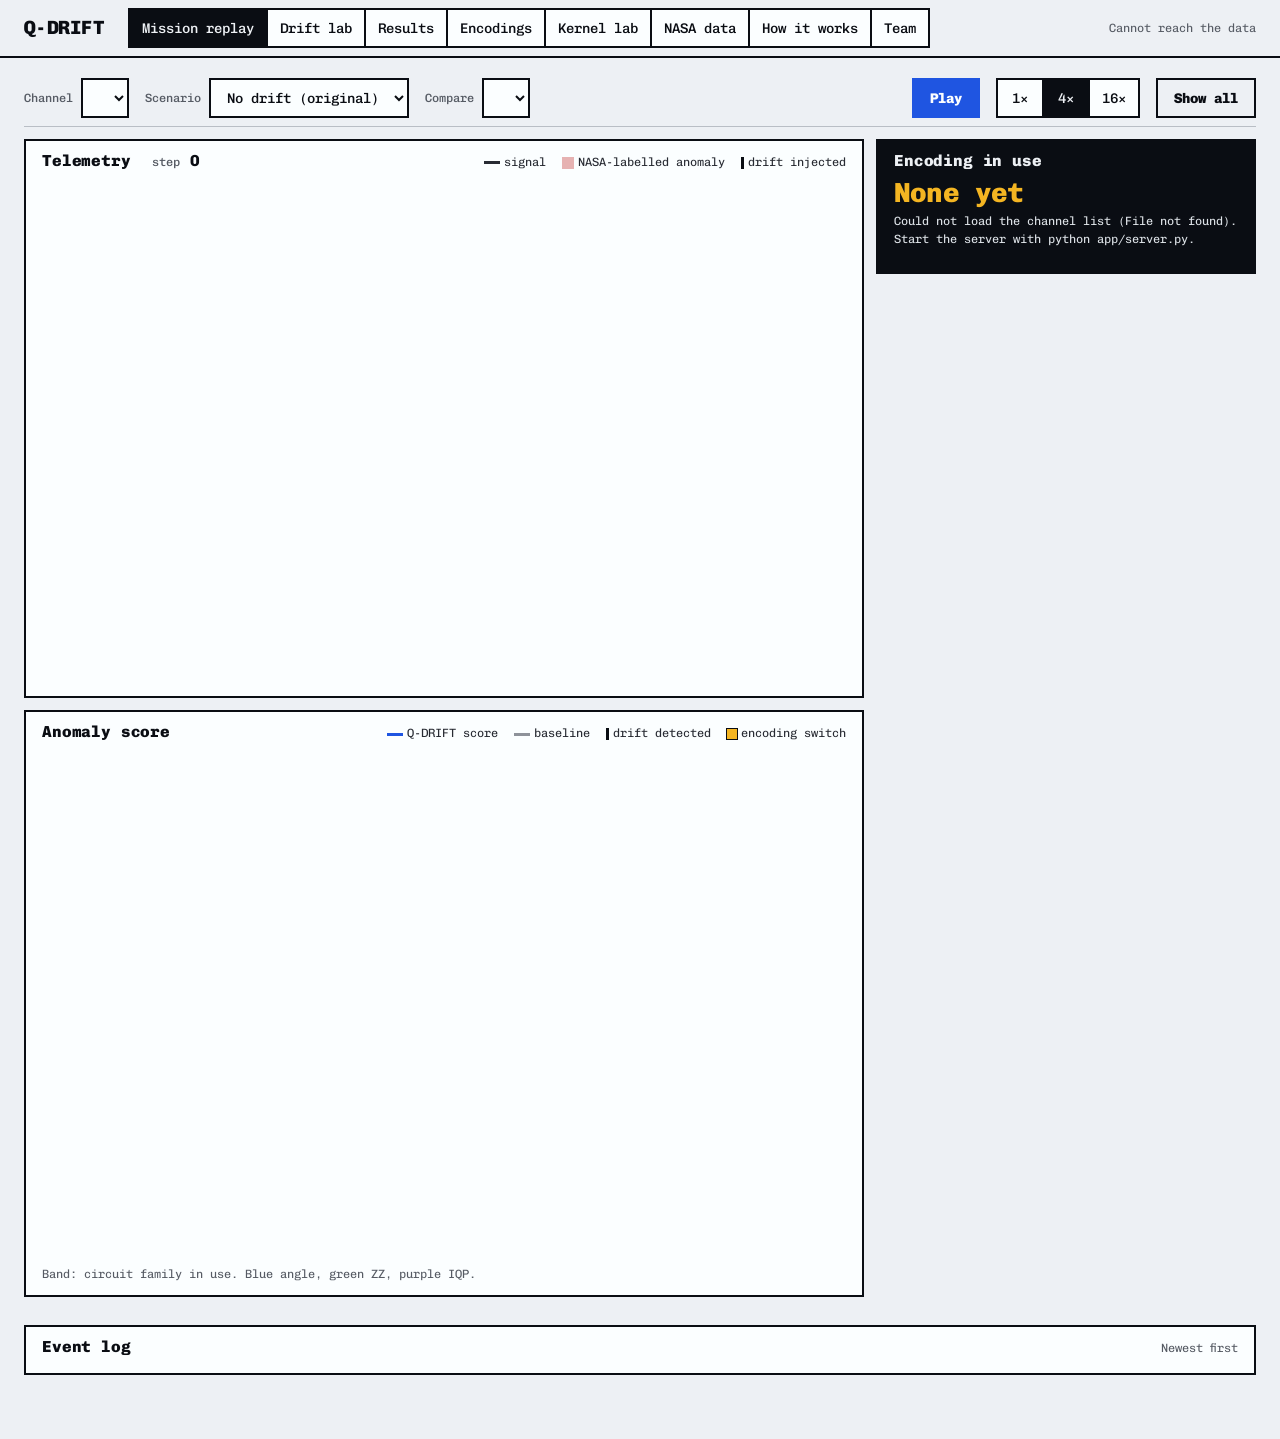
==== commit c7e6fc78: "Console: fit the mission replay on one projector screen Charts size themselves from the window heigh" ====
--- a/06_Implementation/app/static/index.html
+++ b/06_Implementation/app/static/index.html
@@ -6,7 +6,7 @@
 <title>Q-DRIFT console</title>
 <meta name="description" content="Drift-aware quantum kernel anomaly detection on NASA SMAP and MSL spacecraft telemetry: replays, live runs and results.">
 <link rel="preload" href="fonts/chivo-mono.woff2" as="font" type="font/woff2" crossorigin>
-<link rel="stylesheet" href="styles.css?v=6">
+<link rel="stylesheet" href="styles.css?v=8">
 </head>
 <body>
 <header class="top">
@@ -29,19 +29,19 @@
 <main class="wrap">
   <!-- ================= Mission replay ================= -->
   <section class="view on" id="v-mission" aria-labelledby="h-mission">
-    <div class="head">
+    <div class="head visually-hidden">
       <h1 id="h-mission">Mission replay</h1>
       <p class="lede">Real NASA telemetry in time order. Watch the score, the drift alarm and the moment Q-DRIFT changes its quantum encoding.</p>
     </div>
     <div class="bar">
       <label>Channel <select id="m-chan"></select></label>
       <label>Scenario <select id="m-scn">
-        <option value="none">Original telemetry</option>
-        <option value="abrupt">Injected abrupt drift</option>
-        <option value="gradual">Injected gradual drift</option>
-        <option value="recurring">Injected recurring modes</option>
+        <option value="none">No drift (original)</option>
+        <option value="abrupt">Abrupt drift</option>
+        <option value="gradual">Gradual drift</option>
+        <option value="recurring">Recurring modes</option>
       </select></label>
-      <label>Compare with <select id="m-cmp"></select></label>
+      <label>Compare <select id="m-cmp"></select></label>
       <span class="bar-gap"></span>
       <button class="btn primary" id="m-play">Play</button>
       <div class="seg" role="group" aria-label="Playback speed">
@@ -50,13 +50,12 @@
         <button data-speed="640" aria-pressed="false">16×</button>
       </div>
       <button class="btn" id="m-end">Show all</button>
-      <p class="clock" aria-live="off"><span class="clock-l">Step</span> <span id="m-t">0</span></p>
     </div>
 
     <div class="mission">
       <div class="stack">
         <figure class="well">
-          <figcaption class="ph"><h2>Telemetry</h2>
+          <figcaption class="ph"><h2>Telemetry <span class="clock" aria-live="off"><span class="clock-l">step</span> <span id="m-t">0</span></span></h2>
             <span class="key"><span><i class="k-line k-trace"></i>signal</span><span><i class="k-box k-label"></i>NASA-labelled anomaly</span><span><i class="k-bar k-drift"></i>drift injected</span></span></figcaption>
           <canvas class="chart" id="c-tele" height="190"></canvas>
         </figure>
@@ -65,7 +64,7 @@
             <span class="key"><span><i class="k-line k-score"></i>Q-DRIFT score</span><span><i class="k-line k-classic"></i><span id="k-cmp-name">baseline</span></span><span><i class="k-bar k-drift"></i>drift detected</span><span><i class="k-sq k-switch"></i>encoding switch</span></span></figcaption>
           <canvas class="chart" id="c-score" height="170"></canvas>
           <canvas class="chart strip" id="c-strip" height="22" aria-label="Active encoding over time"></canvas>
-          <p class="note-s" id="strip-note">Band: the encoding family in use at each step. Blue: angle, green: ZZ, purple: IQP.</p>
+          <p class="note-s" id="strip-note">Band: circuit family in use. Blue angle, green ZZ, purple IQP.</p>
         </figure>
         <div class="counters" id="m-counters"></div>
       </div>
@@ -180,6 +179,6 @@
   </section>
 </main>
 <noscript><p class="wrap">This console needs JavaScript to draw the telemetry and run the engine.</p></noscript>
-<script src="app.js?v=6"></script>
+<script src="app.js?v=8"></script>
 </body>
 </html>
--- a/06_Implementation/app/static/styles.css
+++ b/06_Implementation/app/static/styles.css
@@ -3,8 +3,8 @@
  * axes: light/mono/cool · posture: committed · contrast: pass · v2.0.0 */
 /* Hallmark · pre-emit critique: P4 H3 E4 S4 R4 V4 · weakest: H, an app screen has no hero; the mission plate carries the first screen instead */
 /* Hallmark · waive 64 · the Wayfind theme file names mono as its material · Chivo Mono sets the whole console, labels included */
-@import url("./tokens.css?v=6");
-@import url("./base.css?v=6");
+@import url("./tokens.css?v=8");
+@import url("./base.css?v=8");
 
 @font-face {
   font-family: "Chivo Mono";
@@ -40,7 +40,7 @@
 
 /* ---------- top bar */
 .top { position: sticky; top: 0; z-index: var(--z-sticky-nav); background: var(--color-paper); border-bottom: var(--rule-bar) solid var(--color-ink); }
-.top-in { max-width: var(--container); margin-inline: auto; padding: var(--space-sm) var(--space-lg); display: flex; align-items: center; gap: var(--space-lg); }
+.top-in { max-width: var(--container); margin-inline: auto; padding: var(--space-xs) var(--space-lg); display: flex; align-items: center; gap: var(--space-lg); }
 .wordmark { font-weight: 800; font-size: var(--text-lg); letter-spacing: -0.03em; text-decoration: none; color: var(--color-ink); white-space: nowrap; }
 .wordmark:hover { color: var(--color-accent); }
 .tabs { display: flex; min-width: 0; overflow-x: auto; scrollbar-width: none; }
@@ -101,7 +101,7 @@
 .seg button:active { background: var(--color-rule); }
 .seg button:focus-visible { position: relative; z-index: 1; outline-offset: -5px; }
 .seg button[aria-pressed="true"] { background: var(--color-ink); color: var(--color-paper); }
-.clock { margin: 0; font-weight: 800; font-size: var(--text-xl); letter-spacing: -0.03em; white-space: nowrap; }
+.clock { margin: 0 0 0 var(--space-sm); font-weight: 800; font-size: var(--text-md); letter-spacing: -0.03em; white-space: nowrap; }
 .clock-l { font-weight: 500; font-size: var(--text-xs); color: var(--color-muted); letter-spacing: 0; }
 
 /* ---------- surfaces */
@@ -127,24 +127,24 @@
 .strip { margin-top: var(--space-2xs); }
 
 .counters { display: grid; grid-template-columns: repeat(5, minmax(0, 1fr)); }
-.counters div { border: var(--rule-bar) solid var(--color-ink); margin-left: calc(-1 * var(--rule-bar)); padding: var(--space-sm) var(--space-md); background: var(--color-paper-3); min-width: 0; }
+.counters div { border: var(--rule-bar) solid var(--color-ink); margin-left: calc(-1 * var(--rule-bar)); padding: var(--space-xs) var(--space-sm); background: var(--color-paper-3); min-width: 0; }
 .counters div:first-child { margin-left: 0; }
-.counters b { display: block; font-weight: 800; font-size: var(--text-2xl); letter-spacing: -0.03em; line-height: 1.1; }
+.counters b { display: block; font-weight: 800; font-size: var(--text-xl); letter-spacing: -0.03em; line-height: 1.1; }
 .counters span { display: block; margin-top: var(--space-2xs); color: var(--color-muted); font-size: var(--text-xs); line-height: 1.4; }
 .counters .ours b { color: var(--color-accent); }
 
 /* the signature: the encoding in use, as a departure board */
 .now h2 { color: var(--color-paper); }
 .now .enc { margin: var(--space-xs) 0 0; font-weight: 800; font-size: var(--text-2xl); letter-spacing: -0.03em; line-height: 1.1; color: var(--color-accent-2); }
-.now .why { margin: var(--space-xs) 0 var(--space-sm); min-height: 3em; color: var(--color-paper-2); font-size: var(--text-xs); }
+.now .why { margin: var(--space-2xs) 0 var(--space-xs); min-height: 3em; color: var(--color-paper-2); font-size: var(--text-xs); }
 pre.circ {
   margin: 0; padding: var(--space-xs); border: var(--rule-hair) solid var(--color-ink-rule); background: var(--color-ink);
-  font: 11px/1.25 var(--font-code); color: var(--color-paper-2); overflow-x: auto; max-height: 190px;
+  font: 10px/1.2 var(--font-code); color: var(--color-paper-2); overflow-x: auto; max-height: 190px;
 }
 pre.circ:empty { display: none; }
 .race { list-style: none; margin: var(--space-sm) 0 0; padding: 0; position: relative; }
 .race li {
-  position: absolute; left: 0; right: 0; height: 20px;
+  position: absolute; left: 0; right: 0; height: 16px;
   display: grid; grid-template-columns: 9.5rem minmax(0, 1fr) 3rem; align-items: center; gap: var(--space-xs);
   border-bottom: var(--rule-hair) solid var(--color-ink-rule);
   font-size: var(--text-xs); color: var(--color-rule); transition: transform 0.55s var(--ease-out);
@@ -239,3 +239,12 @@
   .bar-gap { display: none; }
   .log { columns: auto; }
 }
+
+/* the mission replay fits one projector screen (1280x720 and up): compact chrome, charts sized from the window in app.js */
+#v-mission .bar { margin-bottom: var(--space-sm); padding: var(--space-xs) 0; border-top: 0; }
+#v-mission .well { padding: var(--space-sm) var(--space-md); }
+#v-mission .ph { margin-bottom: var(--space-2xs); }
+#v-mission .stack, #v-mission .mission { gap: var(--space-sm); }
+#v-mission .now { padding: var(--space-sm) var(--space-md); }
+#v-mission .now pre.circ { max-height: 104px; }
+.wrap:has(#v-mission.on) { padding-top: var(--space-sm); }
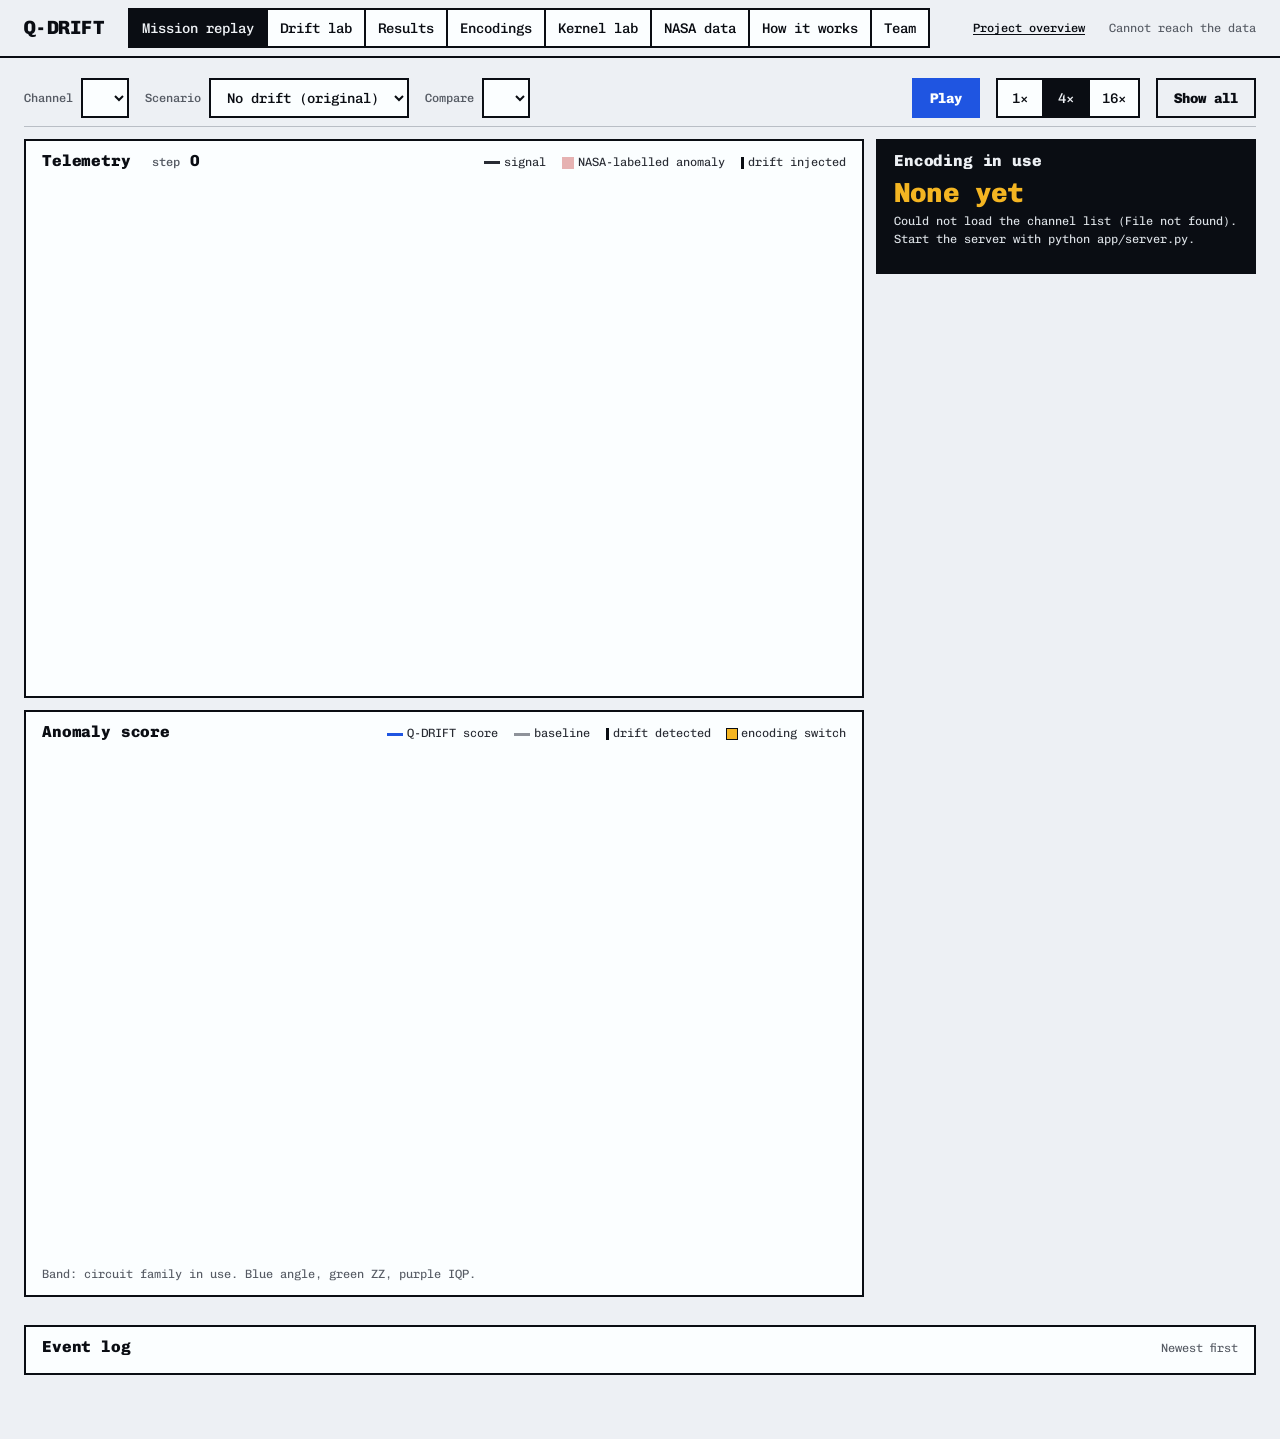
==== commit a4b19de9: "Console: link the project overview site Co-Authored-By: Claude Opus 5.5 <noreply@anthropic.com>" ====
--- a/06_Implementation/app/static/index.html
+++ b/06_Implementation/app/static/index.html
@@ -6,7 +6,7 @@
 <title>Q-DRIFT console</title>
 <meta name="description" content="Drift-aware quantum kernel anomaly detection on NASA SMAP and MSL spacecraft telemetry: replays, live runs and results.">
 <link rel="preload" href="fonts/chivo-mono.woff2" as="font" type="font/woff2" crossorigin>
-<link rel="stylesheet" href="styles.css?v=8">
+<link rel="stylesheet" href="styles.css?v=10">
 </head>
 <body>
 <header class="top">
@@ -22,6 +22,7 @@
       <button data-view="method">How it works</button>
       <button data-view="team">Team</button>
     </nav>
+    <a class="overview" href="https://q-drift-qml.vercel.app/" target="_blank" rel="noopener">Project overview</a>
     <p class="engine" id="engine" aria-live="polite">Engine: checking</p>
   </div>
 </header>
@@ -176,9 +177,10 @@
       <tr><td>Aman Salarpuria</td><td>RA2411003012435</td></tr>
     </tbody></table>
     <p class="note-s credits">Data: NASA JPL SMAP/MSL anomaly benchmark (Hundman et al., 2018). Quantum simulation: PennyLane, cross-checked against Qiskit. Everything runs on a laptop CPU.</p>
+    <p class="credits"><a href="https://q-drift-qml.vercel.app/" target="_blank" rel="noopener">Project overview: the problem, the proposal and the literature</a></p>
   </section>
 </main>
 <noscript><p class="wrap">This console needs JavaScript to draw the telemetry and run the engine.</p></noscript>
-<script src="app.js?v=8"></script>
+<script src="app.js?v=10"></script>
 </body>
 </html>
--- a/06_Implementation/app/static/styles.css
+++ b/06_Implementation/app/static/styles.css
@@ -3,8 +3,8 @@
  * axes: light/mono/cool · posture: committed · contrast: pass · v2.0.0 */
 /* Hallmark · pre-emit critique: P4 H3 E4 S4 R4 V4 · weakest: H, an app screen has no hero; the mission plate carries the first screen instead */
 /* Hallmark · waive 64 · the Wayfind theme file names mono as its material · Chivo Mono sets the whole console, labels included */
-@import url("./tokens.css?v=8");
-@import url("./base.css?v=8");
+@import url("./tokens.css?v=10");
+@import url("./base.css?v=10");
 
 @font-face {
   font-family: "Chivo Mono";
@@ -55,7 +55,9 @@
 .tabs button:active { background: var(--color-rule); }
 .tabs button:focus-visible { position: relative; z-index: 1; outline-offset: -5px; outline-color: var(--color-accent); }
 .tabs button[aria-current="page"] { background: var(--color-ink); color: var(--color-paper); }
-.engine { margin-left: auto; color: var(--color-muted); white-space: nowrap; font-size: var(--text-xs); }
+.overview { margin-left: auto; font-weight: 500; font-size: var(--text-xs); white-space: nowrap; color: var(--color-ink); }
+.overview:hover { color: var(--color-accent); }
+.engine { color: var(--color-muted); white-space: nowrap; font-size: var(--text-xs); }
 .engine b { color: var(--color-ink); font-weight: 500; }
 .engine .live { display: inline-block; width: 8px; height: 8px; margin-right: var(--space-2xs); background: var(--color-accent); vertical-align: 1px; }
 
